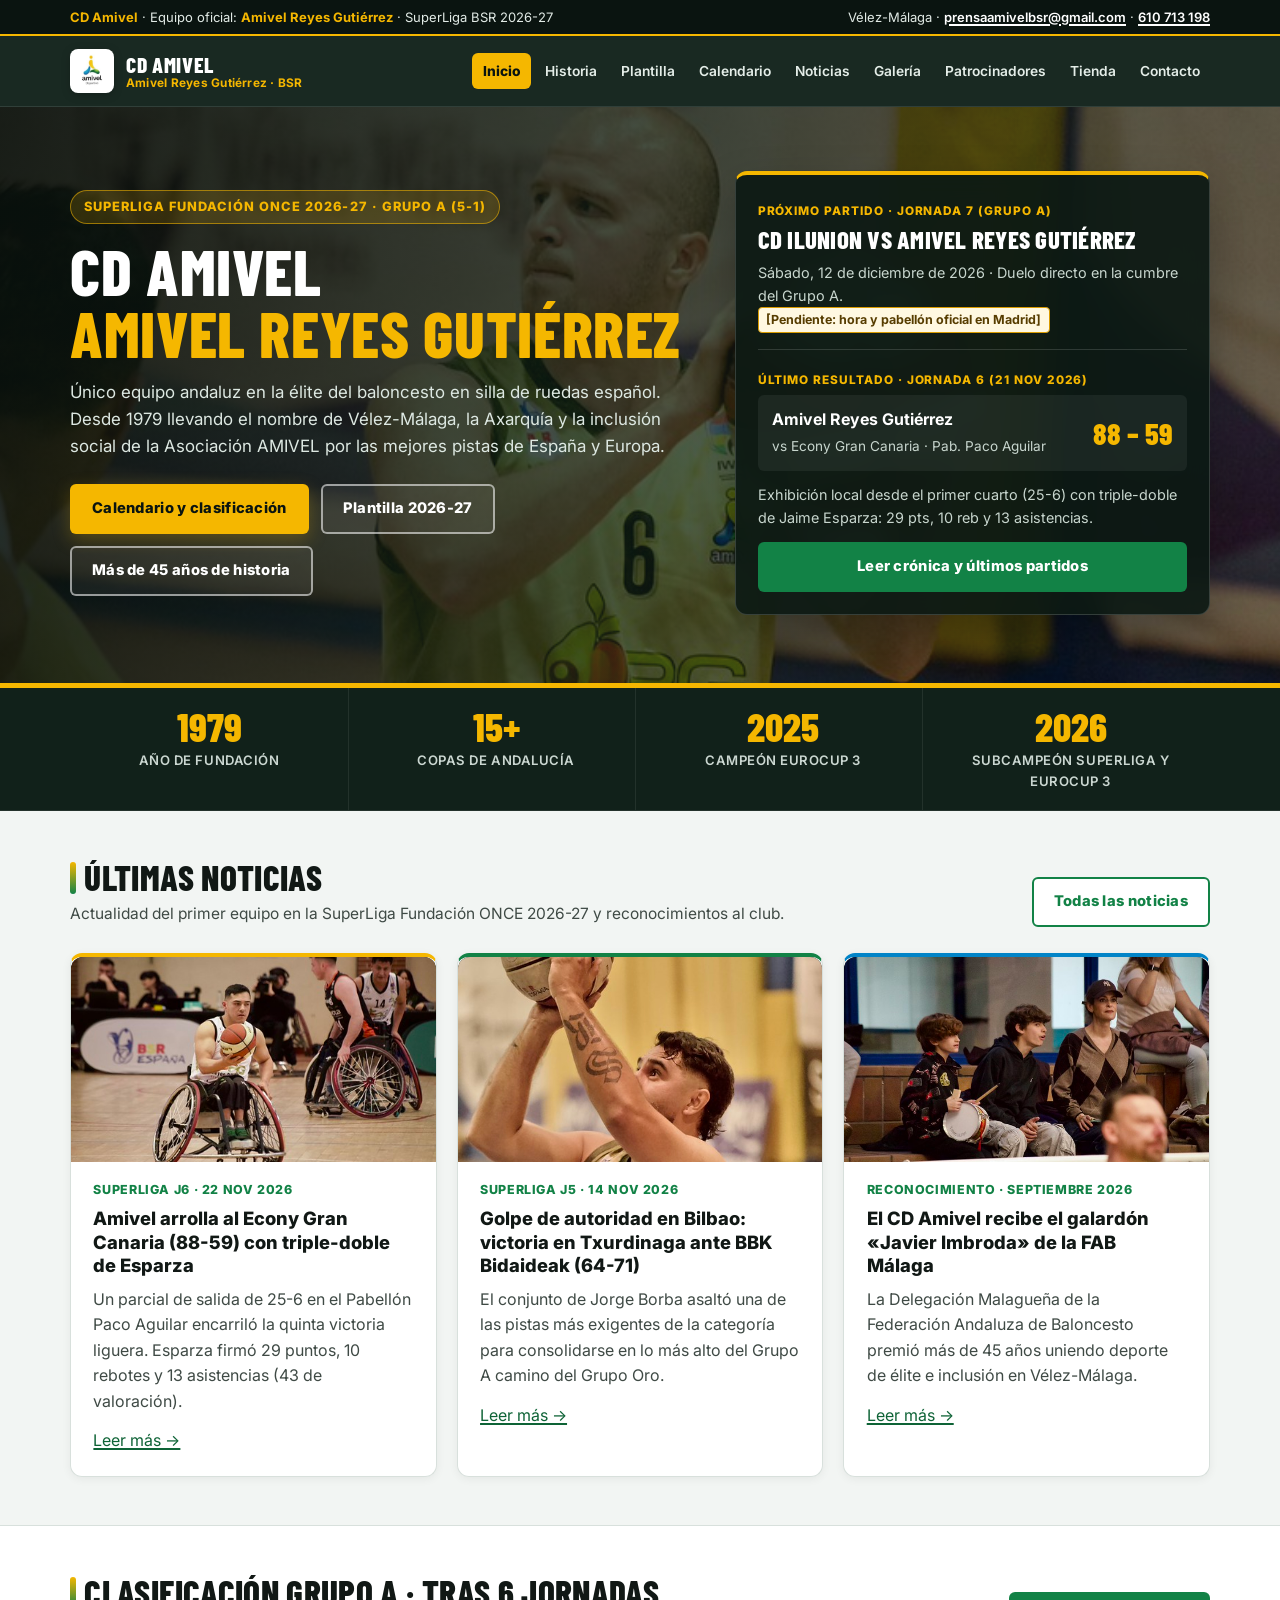
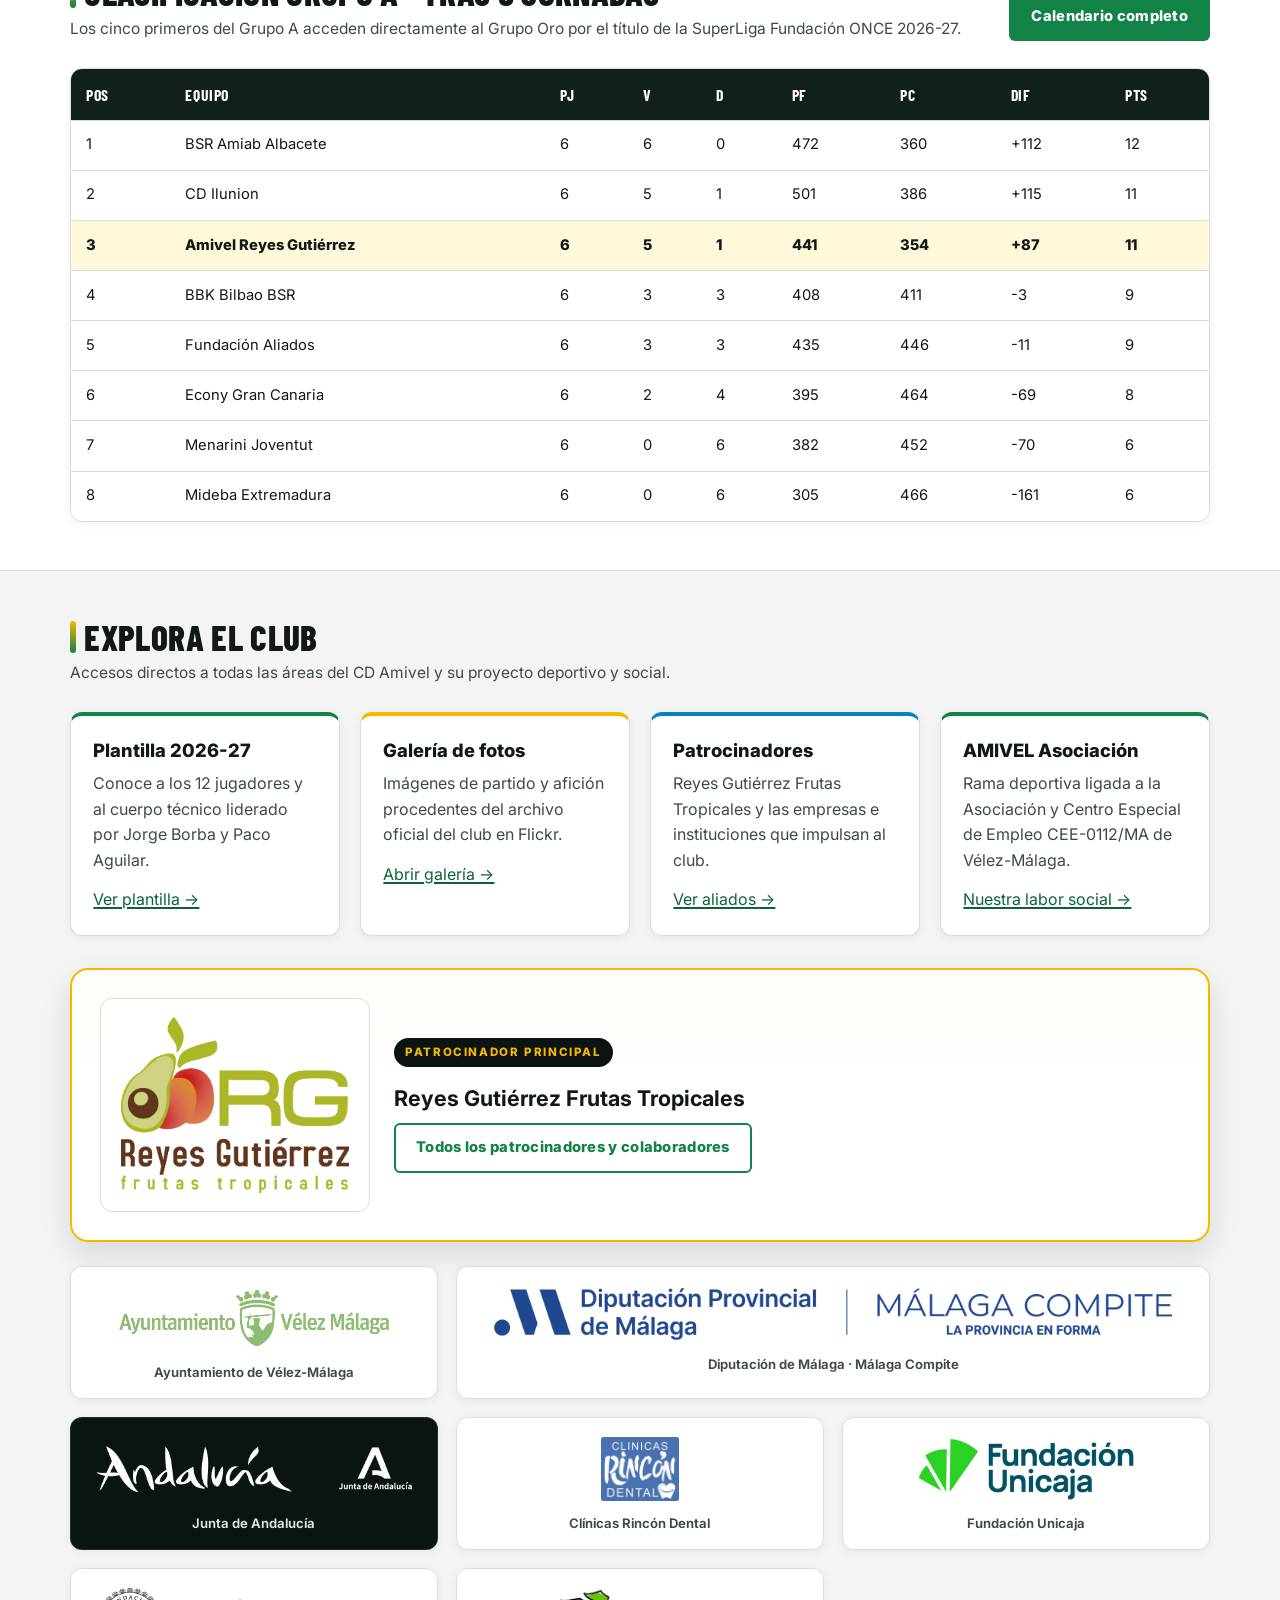
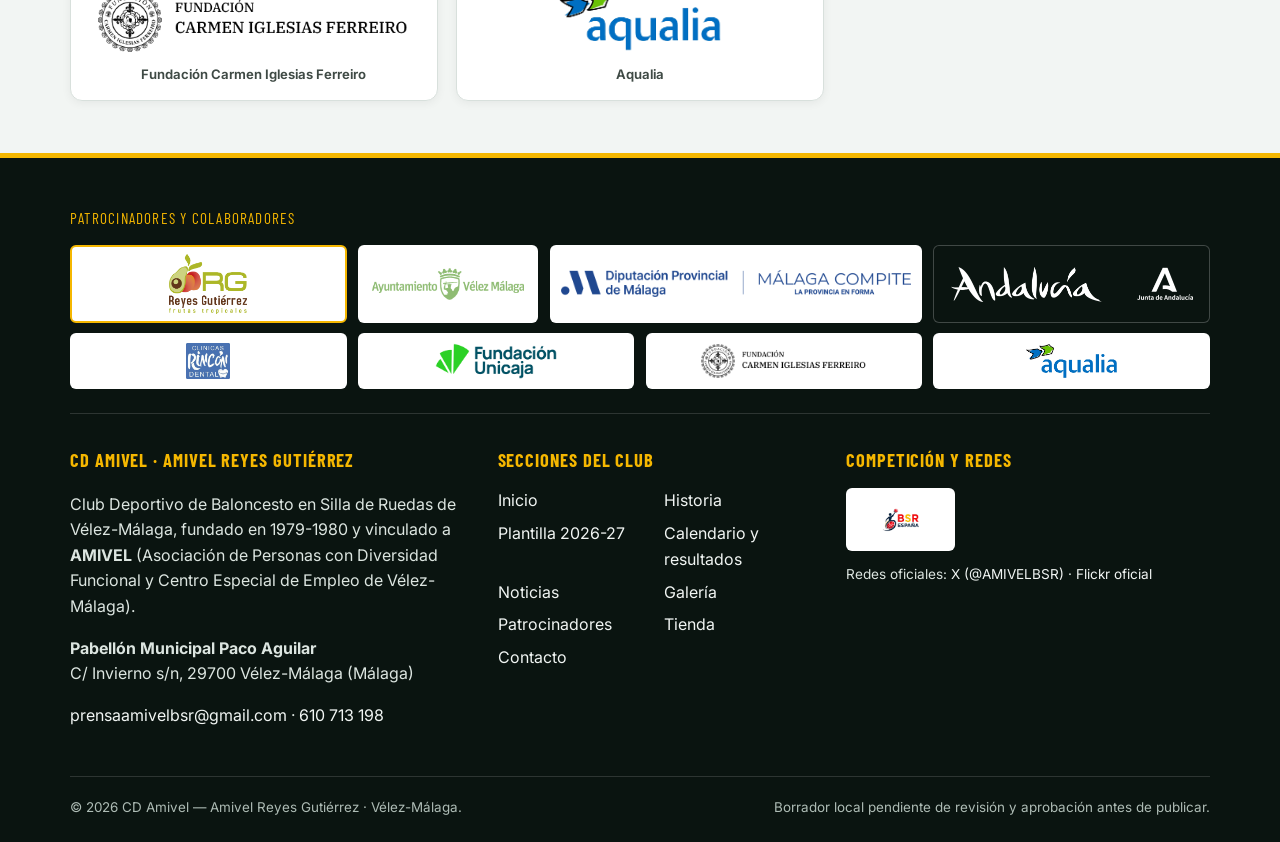
==== index.html @ 7a251849 "Publish the CD Amivel static site on main. Serve the HTML, CSS, JS, and binary images from the repos" ====
<!DOCTYPE html>
<html lang="es">
<head>
  <meta charset="UTF-8">
  <meta name="robots" content="noindex, nofollow">
  <meta name="viewport" content="width=device-width, initial-scale=1.0">
  <title>CD Amivel · Amivel Reyes Gutiérrez — Baloncesto en Silla de Ruedas</title>
  <meta name="description" content="Web oficial en borrador del CD Amivel (Amivel Reyes Gutiérrez), club de baloncesto en silla de ruedas de Vélez-Málaga en la SuperLiga Fundación ONCE 2026-27.">
  <link rel="icon" href="favicon.ico" sizes="any">
  <link rel="icon" type="image/png" sizes="32x32" href="assets/favicon-32.png">
  <link rel="apple-touch-icon" href="assets/apple-touch-icon.png">
  <link rel="preconnect" href="https://fonts.googleapis.com">
  <link rel="preconnect" href="https://fonts.gstatic.com" crossorigin>
  <link href="https://fonts.googleapis.com/css2?family=Barlow+Condensed:wght@700;800&family=Inter:wght@400;500;600;700;800&display=swap" rel="stylesheet">
  <link rel="stylesheet" href="css/styles.css">
</head>
<body>
  <a class="skip-link" href="#contenido">Saltar al contenido principal</a>

  <div class="top-strip">
    <div class="container top-strip-inner">
      <span><strong>CD Amivel</strong> · Equipo oficial: <strong>Amivel Reyes Gutiérrez</strong> · SuperLiga BSR 2026-27</span>
      <span>Vélez-Málaga · <a href="mailto:prensaamivelbsr@gmail.com">prensaamivelbsr@gmail.com</a> · <a href="tel:+34610713198">610 713 198</a></span>
    </div>
  </div>

  <header class="site-header">
    <div class="container header-inner">
      <a class="brand" href="index.html">
        <img class="brand-logo" src="assets/logo-original.jpg" alt="Logotipo de CD Amivel Deportivo" width="44" height="44">
        <span class="brand-text">
          <span class="brand-name">CD Amivel</span>
          <span class="brand-sub">Amivel Reyes Gutiérrez · BSR</span>
        </span>
      </a>

      <button class="nav-toggle" type="button" data-nav-toggle aria-expanded="false" aria-controls="site-nav">
        <span aria-hidden="true">☰</span> Menú
      </button>

      <nav class="site-nav" id="site-nav" aria-label="Navegación principal">
        <ul class="nav-list">
          <li><a class="nav-link" href="index.html" aria-current="page">Inicio</a></li>
          <li><a class="nav-link" href="historia.html">Historia</a></li>
          <li><a class="nav-link" href="plantilla.html">Plantilla</a></li>
          <li><a class="nav-link" href="calendario.html">Calendario</a></li>
          <li><a class="nav-link" href="noticias.html">Noticias</a></li>
          <li><a class="nav-link" href="galeria.html">Galería</a></li>
          <li><a class="nav-link" href="patrocinadores.html">Patrocinadores</a></li>
          <li><a class="nav-link" href="tienda.html">Tienda</a></li>
          <li><a class="nav-link" href="contacto.html">Contacto</a></li>
        </ul>
      </nav>
    </div>
  </header>
  <main id="contenido">
    <section class="hero" aria-label="Presentación del club">
      <div class="hero-bg" aria-hidden="true">
        <img src="assets/galeria/flickr-07.jpg" alt="">
      </div>
      <div class="container hero-grid">
        <div>
          <span class="hero-kicker">SuperLiga Fundación ONCE 2026-27 · Grupo A (5-1)</span>
          <h1>CD Amivel <span class="accent-gold">Amivel Reyes Gutiérrez</span></h1>
          <p class="hero-lead">Único equipo andaluz en la élite del baloncesto en silla de ruedas español. Desde 1979 llevando el nombre de Vélez-Málaga, la Axarquía y la inclusión social de la Asociación AMIVEL por las mejores pistas de España y Europa.</p>
          <div class="hero-actions">
            <a class="btn btn-primary" href="calendario.html">Calendario y clasificación</a>
            <a class="btn btn-outline-light" href="plantilla.html">Plantilla 2026-27</a>
            <a class="btn btn-outline-light" href="historia.html">Más de 45 años de historia</a>
          </div>
        </div>

        <aside class="match-center-card" aria-label="Centro de partidos">
          <span class="mc-label">Próximo partido · Jornada 7 (Grupo A)</span>
          <h2 class="mc-matchup">CD Ilunion vs Amivel Reyes Gutiérrez</h2>
          <p class="mc-meta">Sábado, 12 de diciembre de 2026 · Duelo directo en la cumbre del Grupo A.<br><span class="pending-inline">[Pendiente: hora y pabellón oficial en Madrid]</span></p>

          <hr class="mc-divider">

          <span class="mc-label">Último resultado · Jornada 6 (21 nov 2026)</span>
          <div class="mc-score-row">
            <div>
              <strong>Amivel Reyes Gutiérrez</strong><br>
              <span style="font-size:0.85rem;color:#c8d6ce;">vs Econy Gran Canaria · Pab. Paco Aguilar</span>
            </div>
            <span class="mc-score-num">88 – 59</span>
          </div>
          <p class="mc-meta" style="margin-bottom:0.85rem;">Exhibición local desde el primer cuarto (25-6) con triple-doble de Jaime Esparza: 29 pts, 10 reb y 13 asistencias.</p>
          <a class="btn btn-secondary" style="width:100%;" href="noticias.html">Leer crónica y últimos partidos</a>
        </aside>
      </div>
    </section>

    <section class="stats-band" aria-label="Hitos del club en cifras">
      <div class="container stats-grid">
        <div class="stat-item">
          <div class="stat-num">1979</div>
          <div class="stat-label">Año de fundación</div>
        </div>
        <div class="stat-item">
          <div class="stat-num">15+</div>
          <div class="stat-label">Copas de Andalucía</div>
        </div>
        <div class="stat-item">
          <div class="stat-num">2025</div>
          <div class="stat-label">Campeón EuroCup 3</div>
        </div>
        <div class="stat-item">
          <div class="stat-num">2026</div>
          <div class="stat-label">Subcampeón SuperLiga y EuroCup 3</div>
        </div>
      </div>
    </section>

    <section class="section">
      <div class="container">
        <div class="section-header">
          <div>
            <h2 class="section-title">Últimas noticias</h2>
            <p class="section-subtitle">Actualidad del primer equipo en la SuperLiga Fundación ONCE 2026-27 y reconocimientos al club.</p>
          </div>
          <a class="btn btn-outline" href="noticias.html">Todas las noticias</a>
        </div>

        <div class="grid grid-3">
          <article class="card card-accent-gold reveal">
            <div class="news-card-media">
              <img src="assets/galeria/flickr-04.jpg" alt="Jugadores del Amivel Reyes Gutiérrez en pista durante un partido oficial de BSR España" width="499" height="333">
            </div>
            <div class="card-meta">SuperLiga J6 · 22 nov 2026</div>
            <h3>Amivel arrolla al Econy Gran Canaria (88-59) con triple-doble de Esparza</h3>
            <p>Un parcial de salida de 25-6 en el Pabellón Paco Aguilar encarriló la quinta victoria liguera. Esparza firmó 29 puntos, 10 rebotes y 13 asistencias (43 de valoración).</p>
            <a href="noticias.html#noticia-econy">Leer más →</a>
          </article>

          <article class="card card-accent-green reveal">
            <div class="news-card-media">
              <img src="assets/galeria/flickr-08.jpg" alt="Salvador Sandoval lanzando a canasta con la camiseta del Amivel Reyes Gutiérrez" width="533" height="799">
            </div>
            <div class="card-meta">SuperLiga J5 · 14 nov 2026</div>
            <h3>Golpe de autoridad en Bilbao: victoria en Txurdinaga ante BBK Bidaideak (64-71)</h3>
            <p>El conjunto de Jorge Borba asaltó una de las pistas más exigentes de la categoría para consolidarse en lo más alto del Grupo A camino del Grupo Oro.</p>
            <a href="noticias.html#noticia-bilbao">Leer más →</a>
          </article>

          <article class="card card-accent-cyan reveal">
            <div class="news-card-media">
              <img src="assets/galeria/flickr-02.jpg" alt="Jóvenes aficionados animando con un tambor en la grada del Pabellón Paco Aguilar" width="640" height="427">
            </div>
            <div class="card-meta">Reconocimiento · Septiembre 2026</div>
            <h3>El CD Amivel recibe el galardón «Javier Imbroda» de la FAB Málaga</h3>
            <p>La Delegación Malagueña de la Federación Andaluza de Baloncesto premió más de 45 años uniendo deporte de élite e inclusión en Vélez-Málaga.</p>
            <a href="noticias.html#noticia-imbroda">Leer más →</a>
          </article>
        </div>
      </div>
    </section>

    <section class="section section-alt">
      <div class="container">
        <div class="section-header">
          <div>
            <h2 class="section-title">Clasificación Grupo A · Tras 6 jornadas</h2>
            <p class="section-subtitle">Los cinco primeros del Grupo A acceden directamente al Grupo Oro por el título de la SuperLiga Fundación ONCE 2026-27.</p>
          </div>
          <a class="btn btn-secondary" href="calendario.html">Calendario completo</a>
        </div>

        <div class="table-wrap reveal">
          <table>
            <thead>
              <tr>
                <th>Pos</th>
                <th>Equipo</th>
                <th>PJ</th>
                <th>V</th>
                <th>D</th>
                <th>PF</th>
                <th>PC</th>
                <th>Dif</th>
                <th>Pts</th>
              </tr>
            </thead>
            <tbody>
              <tr>
                <td>1</td>
                <td>BSR Amiab Albacete</td>
                <td>6</td>
                <td>6</td>
                <td>0</td>
                <td>472</td>
                <td>360</td>
                <td>+112</td>
                <td>12</td>
              </tr>
              <tr>
                <td>2</td>
                <td>CD Ilunion</td>
                <td>6</td>
                <td>5</td>
                <td>1</td>
                <td>501</td>
                <td>386</td>
                <td>+115</td>
                <td>11</td>
              </tr>
              <tr class="highlight-row">
                <td>3</td>
                <td>Amivel Reyes Gutiérrez</td>
                <td>6</td>
                <td>5</td>
                <td>1</td>
                <td>441</td>
                <td>354</td>
                <td>+87</td>
                <td>11</td>
              </tr>
              <tr>
                <td>4</td>
                <td>BBK Bilbao BSR</td>
                <td>6</td>
                <td>3</td>
                <td>3</td>
                <td>408</td>
                <td>411</td>
                <td>-3</td>
                <td>9</td>
              </tr>
              <tr>
                <td>5</td>
                <td>Fundación Aliados</td>
                <td>6</td>
                <td>3</td>
                <td>3</td>
                <td>435</td>
                <td>446</td>
                <td>-11</td>
                <td>9</td>
              </tr>
              <tr>
                <td>6</td>
                <td>Econy Gran Canaria</td>
                <td>6</td>
                <td>2</td>
                <td>4</td>
                <td>395</td>
                <td>464</td>
                <td>-69</td>
                <td>8</td>
              </tr>
              <tr>
                <td>7</td>
                <td>Menarini Joventut</td>
                <td>6</td>
                <td>0</td>
                <td>6</td>
                <td>382</td>
                <td>452</td>
                <td>-70</td>
                <td>6</td>
              </tr>
              <tr>
                <td>8</td>
                <td>Mideba Extremadura</td>
                <td>6</td>
                <td>0</td>
                <td>6</td>
                <td>305</td>
                <td>466</td>
                <td>-161</td>
                <td>6</td>
              </tr>
            </tbody>
          </table>
        </div>
      </div>
    </section>

    <section class="section">
      <div class="container">
        <div class="section-header">
          <div>
            <h2 class="section-title">Explora el club</h2>
            <p class="section-subtitle">Accesos directos a todas las áreas del CD Amivel y su proyecto deportivo y social.</p>
          </div>
        </div>

        <div class="grid grid-4">
          <article class="card card-accent-green reveal">
            <h3>Plantilla 2026-27</h3>
            <p>Conoce a los 12 jugadores y al cuerpo técnico liderado por Jorge Borba y Paco Aguilar.</p>
            <a href="plantilla.html">Ver plantilla →</a>
          </article>
          <article class="card card-accent-gold reveal">
            <h3>Galería de fotos</h3>
            <p>Imágenes de partido y afición procedentes del archivo oficial del club en Flickr.</p>
            <a href="galeria.html">Abrir galería →</a>
          </article>
          <article class="card card-accent-cyan reveal">
            <h3>Patrocinadores</h3>
            <p>Reyes Gutiérrez Frutas Tropicales y las empresas e instituciones que impulsan al club.</p>
            <a href="patrocinadores.html">Ver aliados →</a>
          </article>
          <article class="card card-accent-green reveal">
            <h3>AMIVEL Asociación</h3>
            <p>Rama deportiva ligada a la Asociación y Centro Especial de Empleo CEE-0112/MA de Vélez-Málaga.</p>
            <a href="historia.html#amivel-asociacion">Nuestra labor social →</a>
          </article>
        </div>

        <div class="sponsor-hero-box reveal" style="margin-top:2rem;" id="patrocinador-principal">
          <div class="sponsor-logo-wrap">
            <img src="assets/patrocinadores/reyes-gutierrez.png" alt="Logotipo de Reyes Gutiérrez Frutas Tropicales, patrocinador principal del CD Amivel" width="1197" height="921">
          </div>
          <div>
            <p class="sponsor-kicker">Patrocinador principal</p>
            <h3 style="margin:0.5rem 0 0.45rem;font-size:1.35rem;">Reyes Gutiérrez Frutas Tropicales</h3>
            <a class="btn btn-outline" href="patrocinadores.html">Todos los patrocinadores y colaboradores</a>
          </div>
        </div>

        <div class="sponsor-home-row">
          <div class="sponsor-grid">
            <a class="sponsor-card sponsor-home-card reveal" href="patrocinadores.html#ayuntamiento-velez-malaga">
              <div class="sponsor-card-logo">
                <img src="assets/patrocinadores/ayuntamiento-velez-malaga.png" alt="Logotipo del Ayuntamiento de Vélez-Málaga" width="492" height="114">
              </div>
              <p class="visually-hidden-name">Ayuntamiento de Vélez-Málaga</p>
            </a>
            <a class="sponsor-card sponsor-card-wide sponsor-home-card reveal" href="patrocinadores.html#diputacion-malaga">
              <div class="sponsor-card-logo">
                <img src="assets/patrocinadores/diputacion-malaga.png" alt="Logotipos de la Diputación Provincial de Málaga y Málaga Compite" width="1772" height="136">
              </div>
              <p class="visually-hidden-name">Diputación de Málaga · Málaga Compite</p>
            </a>
            <a class="sponsor-card sponsor-card-dark sponsor-home-card reveal" href="patrocinadores.html#junta-andalucia">
              <div class="sponsor-card-logo">
                <img src="assets/patrocinadores/junta-andalucia.png" alt="Logotipo de la Junta de Andalucía" width="1948" height="287">
              </div>
              <p class="visually-hidden-name">Junta de Andalucía</p>
            </a>
            <a class="sponsor-card sponsor-home-card reveal" href="patrocinadores.html#clinicas-rincon-dental">
              <div class="sponsor-card-logo">
                <img src="assets/patrocinadores/clinicas-rincon-dental.jpg" alt="Logotipo de Clínicas Rincón Dental" width="320" height="260">
              </div>
              <p class="visually-hidden-name">Clínicas Rincón Dental</p>
            </a>
            <a class="sponsor-card sponsor-home-card reveal" href="patrocinadores.html#fundacion-unicaja">
              <div class="sponsor-card-logo">
                <img src="assets/patrocinadores/fundacion-unicaja.png" alt="Logotipo de Fundación Unicaja" width="1400" height="412">
              </div>
              <p class="visually-hidden-name">Fundación Unicaja</p>
            </a>
            <a class="sponsor-card sponsor-home-card reveal" href="patrocinadores.html#fundacion-carmen-iglesias">
              <div class="sponsor-card-logo">
                <img src="assets/patrocinadores/fundacion-carmen-iglesias.png" alt="Logotipo de la Fundación Carmen Iglesias Ferreiro" width="430" height="88">
              </div>
              <p class="visually-hidden-name">Fundación Carmen Iglesias Ferreiro</p>
            </a>
            <a class="sponsor-card sponsor-home-card reveal" href="patrocinadores.html#aqualia">
              <div class="sponsor-card-logo">
                <img src="assets/patrocinadores/aqualia.png" alt="Logotipo de Aqualia" width="714" height="278">
              </div>
              <p class="visually-hidden-name">Aqualia</p>
            </a>
          </div>
        </div>
      </div>
    </section>
  </main>
  <footer class="site-footer">
    <div class="container">
      <div class="footer-sponsors">
        <p class="footer-sponsors-label">Patrocinadores y colaboradores</p>
        <ul class="footer-sponsors-list">
          <li class="footer-sponsor footer-sponsor-principal">
            <a href="patrocinadores.html" aria-label="Reyes Gutiérrez Frutas Tropicales, patrocinador principal">
              <img src="assets/patrocinadores/reyes-gutierrez.png" alt="Logotipo de Reyes Gutiérrez Frutas Tropicales, patrocinador principal" width="1197" height="921">
            </a>
          </li>
          <li class="footer-sponsor">
            <a href="patrocinadores.html#ayuntamiento-velez-malaga" aria-label="Ayuntamiento de Vélez-Málaga">
              <img src="assets/patrocinadores/ayuntamiento-velez-malaga.png" alt="Logotipo del Ayuntamiento de Vélez-Málaga" width="492" height="114">
            </a>
          </li>
          <li class="footer-sponsor footer-sponsor-wide">
            <a href="patrocinadores.html#diputacion-malaga" aria-label="Diputación Provincial de Málaga y Málaga Compite">
              <img src="assets/patrocinadores/diputacion-malaga.png" alt="Logotipos de la Diputación Provincial de Málaga y Málaga Compite" width="1772" height="136">
            </a>
          </li>
          <li class="footer-sponsor footer-sponsor-dark">
            <a href="patrocinadores.html#junta-andalucia" aria-label="Junta de Andalucía">
              <img src="assets/patrocinadores/junta-andalucia.png" alt="Logotipo de la Junta de Andalucía" width="1948" height="287">
            </a>
          </li>
          <li class="footer-sponsor">
            <a href="patrocinadores.html#clinicas-rincon-dental" aria-label="Clínicas Rincón Dental">
              <img src="assets/patrocinadores/clinicas-rincon-dental.jpg" alt="Logotipo de Clínicas Rincón Dental" width="320" height="260">
            </a>
          </li>
          <li class="footer-sponsor">
            <a href="patrocinadores.html#fundacion-unicaja" aria-label="Fundación Unicaja">
              <img src="assets/patrocinadores/fundacion-unicaja.png" alt="Logotipo de Fundación Unicaja" width="1400" height="412">
            </a>
          </li>
          <li class="footer-sponsor footer-sponsor-wordmark">
            <a href="patrocinadores.html#fundacion-carmen-iglesias" aria-label="Fundación Carmen Iglesias Ferreiro">
              <img src="assets/patrocinadores/fundacion-carmen-iglesias.png" alt="Logotipo de la Fundación Carmen Iglesias Ferreiro" width="430" height="88">
            </a>
          </li>
          <li class="footer-sponsor">
            <a href="patrocinadores.html#aqualia" aria-label="Aqualia">
              <img src="assets/patrocinadores/aqualia.png" alt="Logotipo de Aqualia" width="714" height="278">
            </a>
          </li>
        </ul>
      </div>

      <div class="footer-grid">
        <div>
          <h2 class="footer-heading">CD Amivel · Amivel Reyes Gutiérrez</h2>
          <p>Club Deportivo de Baloncesto en Silla de Ruedas de Vélez-Málaga, fundado en 1979-1980 y vinculado a <strong>AMIVEL</strong> (Asociación de Personas con Diversidad Funcional y Centro Especial de Empleo de Vélez-Málaga).</p>
          <p><strong>Pabellón Municipal Paco Aguilar</strong><br>C/ Invierno s/n, 29700 Vélez-Málaga (Málaga)</p>
          <p>
            <a href="mailto:prensaamivelbsr@gmail.com">prensaamivelbsr@gmail.com</a> ·
            <a href="tel:+34610713198">610 713 198</a>
          </p>
        </div>

        <div>
          <h2 class="footer-heading">Secciones del club</h2>
          <ul class="footer-links">
            <li><a href="index.html">Inicio</a></li>
            <li><a href="historia.html">Historia</a></li>
            <li><a href="plantilla.html">Plantilla 2026-27</a></li>
            <li><a href="calendario.html">Calendario y resultados</a></li>
            <li><a href="noticias.html">Noticias</a></li>
            <li><a href="galeria.html">Galería</a></li>
            <li><a href="patrocinadores.html">Patrocinadores</a></li>
            <li><a href="tienda.html">Tienda</a></li>
            <li><a href="contacto.html">Contacto</a></li>
          </ul>
        </div>

        <div>
          <h2 class="footer-heading">Competición y redes</h2>
          <div class="footer-logos">
            <a class="footer-logo-badge" href="calendario.html" aria-label="BSR España, competición oficial">
              <img src="assets/logo-liga-bsr-espana.jpg" alt="Logotipo de BSR España" width="90" height="48">
            </a>
          </div>
          <p style="margin-top:0.85rem;font-size:0.85rem;">Redes oficiales: <a href="https://x.com/AMIVELBSR" target="_blank" rel="noopener noreferrer">X (@AMIVELBSR)</a> · <a href="https://www.flickr.com/photos/203475003@N02/" target="_blank" rel="noopener noreferrer">Flickr oficial</a></p>
        </div>
      </div>

      <div class="footer-bottom">
        <span>© 2026 CD Amivel — Amivel Reyes Gutiérrez · Vélez-Málaga.</span>
        <span>Borrador local pendiente de revisión y aprobación antes de publicar.</span>
      </div>
    </div>
  </footer>
  <script src="js/main.js" defer></script>
</body>
</html>
---- css/styles.css ----
/* ==========================================================================
   CD Amivel / Amivel Reyes Gutiérrez — Diseño deportivo de alto impacto
   Paleta libre de alto contraste: verde cancha eléctrico + oro campeón + negro obsidiana
   ========================================================================== */

:root {
  /* Paleta deportiva principal */
  --sport-dark: #0a1410;          /* Fondo oscuro principal (obsidiana verdosa) */
  --sport-dark-2: #11211a;        /* Superficie oscura elevada */
  --sport-dark-3: #182e24;        /* Tarjetas oscuras / hover */
  --sport-green: #128246;         /* Verde cancha principal */
  --sport-green-bright: #19a358;  /* Verde acento energético */
  --sport-green-soft: #e7f6ee;    /* Verde muy claro para fondos */
  --sport-gold: #f5b700;          /* Oro campeón / CTA principal */
  --sport-gold-hover: #ffca28;
  --sport-gold-soft: #fff8db;
  --sport-cyan: #0284c7;          /* Acento técnico secundario */
  --sport-cyan-soft: #e6f4fc;

  /* Neutros y texto */
  --ink-primary: #111815;
  --ink-secondary: #3f4a45;
  --ink-muted: #5a6660;
  --bg-page: #f2f5f3;
  --bg-card: #ffffff;
  --border-subtle: #d8e0dc;
  --border-strong: #b4c0ba;

  /* Estados */
  --win-bg: #e3f5eb;
  --win-ink: #0d6635;
  --loss-bg: #fdeaea;
  --loss-ink: #a61b23;
  --pending-bg: #fff8e1;
  --pending-border: #d99b00;
  --pending-ink: #573d00;

  /* Tipografía */
  --font-display: "Barlow Condensed", "Arial Narrow", "Roboto Condensed", system-ui, sans-serif;
  --font-sans: "Inter", system-ui, -apple-system, "Segoe UI", Roboto, Arial, sans-serif;

  --radius-sm: 6px;
  --radius-md: 12px;
  --radius-lg: 18px;
  --shadow-sm: 0 2px 10px rgba(10, 20, 16, 0.06);
  --shadow-md: 0 12px 30px rgba(10, 20, 16, 0.12);
  --shadow-lg: 0 20px 44px rgba(0, 0, 0, 0.28);
  --container-max: 1180px;
}

*,
*::before,
*::after {
  box-sizing: border-box;
}

html {
  scroll-behavior: smooth;
  font-size: 16px;
}

body {
  margin: 0;
  font-family: var(--font-sans);
  line-height: 1.6;
  color: var(--ink-primary);
  background-color: var(--bg-page);
  -webkit-font-smoothing: antialiased;
}

img {
  max-width: 100%;
  height: auto;
  display: block;
}

a {
  color: #0e6336;
  text-decoration-thickness: 1.5px;
  text-underline-offset: 2px;
}

a:hover {
  color: var(--sport-cyan);
}

:focus-visible {
  outline: 3px solid var(--sport-gold);
  outline-offset: 2px;
}

.skip-link {
  position: absolute;
  left: -9999px;
  top: 0;
  z-index: 1000;
  background: var(--sport-gold);
  color: var(--sport-dark);
  padding: 0.75rem 1.25rem;
  font-weight: 800;
  text-decoration: none;
}

.skip-link:focus {
  left: 0.75rem;
  top: 0.75rem;
  border-radius: var(--radius-sm);
}

.container {
  width: 100%;
  max-width: var(--container-max);
  margin: 0 auto;
  padding: 0 1.25rem;
}

/* Tipografía display potente */
h1, h2, .display-font {
  font-family: var(--font-display);
  letter-spacing: 0.01em;
}

/* Franja superior de estado y competición */
.top-strip {
  background: var(--sport-dark);
  color: #e2ebe6;
  font-size: 0.8125rem;
  padding: 0.42rem 0;
  border-bottom: 2px solid var(--sport-gold);
}

.top-strip-inner {
  display: flex;
  flex-wrap: wrap;
  justify-content: space-between;
  align-items: center;
  gap: 0.5rem 1rem;
}

.top-strip strong {
  color: var(--sport-gold);
}

.top-strip a {
  color: #ffffff;
  font-weight: 600;
}

.top-strip a:hover {
  color: var(--sport-gold);
}

/* Cabecera sticky */
.site-header {
  background: rgba(16, 33, 26, 0.96);
  backdrop-filter: blur(10px);
  border-bottom: 1px solid rgba(255, 255, 255, 0.1);
  position: sticky;
  top: 0;
  z-index: 120;
}

.header-inner {
  display: flex;
  align-items: center;
  justify-content: space-between;
  gap: 1rem;
  min-height: 70px;
}

.brand {
  display: flex;
  align-items: center;
  gap: 0.75rem;
  text-decoration: none;
  color: #ffffff;
  flex-shrink: 0;
}

.brand-logo {
  width: 44px;
  height: 44px;
  object-fit: contain;
  border-radius: 8px;
  background: #ffffff;
  padding: 3px;
  box-shadow: 0 2px 8px rgba(0, 0, 0, 0.25);
}

.brand-text {
  display: flex;
  flex-direction: column;
  line-height: 1.08;
}

.brand-name {
  font-family: var(--font-display);
  font-size: 1.35rem;
  font-weight: 800;
  letter-spacing: 0.03em;
  text-transform: uppercase;
  color: #ffffff;
}

.brand-sub {
  font-size: 0.74rem;
  font-weight: 700;
  color: var(--sport-gold);
  letter-spacing: 0.02em;
}

.nav-toggle {
  display: inline-flex;
  align-items: center;
  gap: 0.45rem;
  padding: 0.5rem 0.85rem;
  background: var(--sport-dark-3);
  border: 1.5px solid rgba(255, 255, 255, 0.25);
  border-radius: var(--radius-sm);
  font: inherit;
  font-size: 0.9rem;
  font-weight: 700;
  color: #ffffff;
  cursor: pointer;
}

.site-nav {
  display: none;
  position: absolute;
  top: 100%;
  left: 0;
  right: 0;
  background: var(--sport-dark-2);
  border-bottom: 3px solid var(--sport-gold);
  box-shadow: var(--shadow-lg);
  padding: 0.85rem 1.25rem 1.25rem;
}

.site-nav.is-open {
  display: block;
}

.nav-list {
  list-style: none;
  margin: 0;
  padding: 0;
  display: flex;
  flex-direction: column;
  gap: 0.25rem;
}

.nav-link {
  display: block;
  padding: 0.55rem 0.8rem;
  border-radius: var(--radius-sm);
  text-decoration: none;
  font-weight: 600;
  font-size: 0.9375rem;
  color: #e4ede8;
  transition: background-color 0.15s ease, color 0.15s ease;
}

.nav-link:hover {
  background: rgba(255, 255, 255, 0.1);
  color: var(--sport-gold);
}

.nav-link[aria-current="page"] {
  background: var(--sport-gold);
  color: var(--sport-dark);
  font-weight: 800;
}

@media (min-width: 1040px) {
  .nav-toggle {
    display: none;
  }

  .site-nav {
    display: block;
    position: static;
    background: transparent;
    border: 0;
    box-shadow: none;
    padding: 0;
  }

  .nav-list {
    flex-direction: row;
    align-items: center;
    gap: 0.2rem;
  }

  .nav-link {
    padding: 0.45rem 0.65rem;
    font-size: 0.86rem;
    white-space: nowrap;
  }
}

/* ==========================================================================
   HERO DE ALTO IMPACTO CON FOTOGRAFÍA REAL
   ========================================================================== */
.hero {
  position: relative;
  background-color: var(--sport-dark);
  color: #ffffff;
  padding: 3.25rem 0 3.5rem;
  overflow: hidden;
  border-bottom: 5px solid var(--sport-gold);
}

.hero-bg {
  position: absolute;
  inset: 0;
  z-index: 0;
}

.hero-bg img {
  width: 100%;
  height: 100%;
  object-fit: cover;
  object-position: center 22%;
  filter: saturate(1.1) contrast(1.06);
  transform: scale(1.02);
}

.hero-bg::after {
  content: "";
  position: absolute;
  inset: 0;
  background: linear-gradient(
    105deg,
    rgba(8, 17, 13, 0.91) 0%,
    rgba(11, 28, 20, 0.76) 48%,
    rgba(11, 28, 20, 0.46) 100%
  );
}

.hero-grid {
  position: relative;
  z-index: 2;
  display: grid;
  gap: 2rem;
  align-items: center;
}

@media (min-width: 900px) {
  .hero {
    padding: 4rem 0 4.25rem;
  }
  .hero-grid {
    grid-template-columns: 1.25fr 0.95fr;
    gap: 2.5rem;
  }
}

.hero-kicker {
  display: inline-flex;
  align-items: center;
  gap: 0.5rem;
  background: rgba(245, 183, 0, 0.16);
  border: 1px solid rgba(245, 183, 0, 0.55);
  color: var(--sport-gold);
  font-weight: 800;
  font-size: 0.8rem;
  text-transform: uppercase;
  letter-spacing: 0.08em;
  padding: 0.35rem 0.8rem;
  border-radius: 999px;
  margin-bottom: 1rem;
}

.hero h1 {
  margin: 0 0 0.85rem;
  font-size: clamp(2.4rem, 5vw, 4rem);
  font-weight: 800;
  line-height: 0.98;
  text-transform: uppercase;
  letter-spacing: 0.01em;
}

.hero h1 .accent-gold {
  color: var(--sport-gold);
  display: block;
}

.hero-lead {
  margin: 0 0 1.5rem;
  font-size: 1.06rem;
  color: #dde8e2;
  max-width: 56ch;
}

.hero-actions {
  display: flex;
  flex-wrap: wrap;
  gap: 0.75rem;
}

/* Tarjeta Match Center sobre Hero */
.match-center-card {
  background: rgba(13, 25, 20, 0.92);
  backdrop-filter: blur(12px);
  border: 1px solid rgba(255, 255, 255, 0.16);
  border-top: 4px solid var(--sport-gold);
  border-radius: var(--radius-md);
  padding: 1.35rem;
  color: #ffffff;
  box-shadow: var(--shadow-lg);
}

.mc-label {
  display: inline-block;
  font-size: 0.74rem;
  font-weight: 800;
  text-transform: uppercase;
  letter-spacing: 0.08em;
  color: var(--sport-gold);
  margin-bottom: 0.35rem;
}

.mc-matchup {
  font-family: var(--font-display);
  font-size: 1.55rem;
  font-weight: 800;
  line-height: 1.1;
  text-transform: uppercase;
  margin: 0 0 0.45rem;
}

.mc-meta {
  font-size: 0.9rem;
  color: #c8d6ce;
  margin: 0 0 0.9rem;
}

.mc-divider {
  border: 0;
  border-top: 1px solid rgba(255, 255, 255, 0.14);
  margin: 1rem 0;
}

.mc-score-row {
  display: flex;
  align-items: center;
  justify-content: space-between;
  gap: 0.75rem;
  background: rgba(255, 255, 255, 0.06);
  border-radius: var(--radius-sm);
  padding: 0.75rem 0.9rem;
  margin-bottom: 0.75rem;
}

.mc-score-num {
  font-family: var(--font-display);
  font-size: 1.9rem;
  font-weight: 800;
  color: var(--sport-gold);
  white-space: nowrap;
}

/* Banda de cifras clave del club */
.stats-band {
  background: var(--sport-dark-2);
  color: #ffffff;
  border-bottom: 1px solid rgba(255, 255, 255, 0.08);
}

.stats-grid {
  display: grid;
  grid-template-columns: repeat(2, 1fr);
  gap: 0.5rem;
}

@media (min-width: 760px) {
  .stats-grid {
    grid-template-columns: repeat(4, 1fr);
  }
}

.stat-item {
  padding: 1.15rem 0.75rem;
  text-align: center;
  border-right: 1px solid rgba(255, 255, 255, 0.08);
}

.stat-item:last-child {
  border-right: 0;
}

.stat-num {
  font-family: var(--font-display);
  font-size: clamp(1.85rem, 3.2vw, 2.5rem);
  font-weight: 800;
  line-height: 1;
  color: var(--sport-gold);
  margin-bottom: 0.25rem;
}

.stat-label {
  font-size: 0.82rem;
  font-weight: 600;
  color: #cbd7d1;
  text-transform: uppercase;
  letter-spacing: 0.04em;
}

/* Cabecera de páginas interiores */
.page-header {
  background: linear-gradient(125deg, var(--sport-dark) 0%, #103824 60%, #125c37 100%);
  color: #ffffff;
  padding: 2.5rem 0;
  border-bottom: 5px solid var(--sport-gold);
}

.page-header h1 {
  margin: 0 0 0.45rem;
  font-size: clamp(2rem, 4vw, 3rem);
  font-weight: 800;
  line-height: 1.05;
  text-transform: uppercase;
}

.page-header p {
  margin: 0;
  color: #dce8e1;
  max-width: 65ch;
  font-size: 1.02rem;
}

.breadcrumb {
  font-size: 0.85rem;
  margin-bottom: 0.65rem;
  color: #b7c8bf;
}

.breadcrumb a {
  color: var(--sport-gold);
  font-weight: 700;
  text-decoration: none;
}

.breadcrumb a:hover {
  text-decoration: underline;
}

/* Botones */
.btn {
  display: inline-flex;
  align-items: center;
  justify-content: center;
  gap: 0.45rem;
  padding: 0.7rem 1.25rem;
  border-radius: var(--radius-sm);
  font-weight: 800;
  font-size: 0.92rem;
  letter-spacing: 0.02em;
  text-decoration: none;
  cursor: pointer;
  border: 2px solid transparent;
  transition: transform 0.16s ease, background-color 0.16s ease, box-shadow 0.16s ease;
}

.btn:hover {
  transform: translateY(-2px);
}

.btn:active {
  transform: translateY(0);
}

.btn-primary {
  background: var(--sport-gold);
  color: var(--sport-dark);
  box-shadow: 0 6px 18px rgba(245, 183, 0, 0.25);
}

.btn-primary:hover {
  background: var(--sport-gold-hover);
  color: var(--sport-dark);
}

.btn-secondary {
  background: var(--sport-green);
  color: #ffffff;
}

.btn-secondary:hover {
  background: var(--sport-green-bright);
  color: #ffffff;
}

.btn-outline-light {
  background: rgba(255, 255, 255, 0.06);
  border-color: rgba(255, 255, 255, 0.55);
  color: #ffffff;
}

.btn-outline-light:hover {
  background: rgba(255, 255, 255, 0.16);
  color: #ffffff;
}

.btn-outline {
  background: #ffffff;
  border-color: var(--sport-green);
  color: var(--sport-green);
}

.btn-outline:hover {
  background: var(--sport-green-soft);
  color: #0b572e;
}

/* Secciones */
.section {
  padding: 3rem 0;
}

.section-alt {
  background: #ffffff;
  border-top: 1px solid var(--border-subtle);
  border-bottom: 1px solid var(--border-subtle);
}

.section-dark {
  background: var(--sport-dark);
  color: #ffffff;
}

.section-header {
  display: flex;
  flex-wrap: wrap;
  justify-content: space-between;
  align-items: flex-end;
  gap: 0.75rem 1.5rem;
  margin-bottom: 1.65rem;
}

.section-title {
  margin: 0;
  font-size: clamp(1.6rem, 3vw, 2.2rem);
  font-weight: 800;
  line-height: 1.05;
  text-transform: uppercase;
  color: var(--ink-primary);
  position: relative;
  padding-left: 0.9rem;
}

.section-title::before {
  content: "";
  position: absolute;
  left: 0;
  top: 0.08em;
  bottom: 0.08em;
  width: 6px;
  border-radius: 3px;
  background: linear-gradient(180deg, var(--sport-gold), var(--sport-green));
}

.section-dark .section-title {
  color: #ffffff;
}

.section-subtitle {
  margin: 0.35rem 0 0;
  color: var(--ink-secondary);
  font-size: 0.97rem;
}

.section-dark .section-subtitle {
  color: #bfd0c7;
}

/* Grids y tarjetas pulidas */
.grid {
  display: grid;
  gap: 1.25rem;
}

.grid-2 {
  grid-template-columns: 1fr;
}

.grid-3 {
  grid-template-columns: 1fr;
}

.grid-4 {
  grid-template-columns: repeat(auto-fit, minmax(220px, 1fr));
}

@media (min-width: 720px) {
  .grid-2 {
    grid-template-columns: repeat(2, 1fr);
  }
  .grid-3 {
    grid-template-columns: repeat(2, 1fr);
  }
}

@media (min-width: 1020px) {
  .grid-3 {
    grid-template-columns: repeat(3, 1fr);
  }
}

.card {
  background: var(--bg-card);
  border: 1px solid var(--border-subtle);
  border-radius: var(--radius-md);
  padding: 1.4rem;
  box-shadow: var(--shadow-sm);
  display: flex;
  flex-direction: column;
  transition: transform 0.2s ease, box-shadow 0.2s ease, border-color 0.2s ease;
}

.card:hover {
  transform: translateY(-3px);
  box-shadow: var(--shadow-md);
  border-color: var(--border-strong);
}

.card-accent-gold {
  border-top: 4px solid var(--sport-gold);
}

.card-accent-green {
  border-top: 4px solid var(--sport-green);
}

.card-accent-cyan {
  border-top: 4px solid var(--sport-cyan);
}

.card h3 {
  margin: 0 0 0.55rem;
  font-size: 1.15rem;
  line-height: 1.28;
  font-weight: 800;
}

.card p {
  margin: 0 0 0.85rem;
  color: var(--ink-secondary);
}

.card p:last-child {
  margin-bottom: 0;
}

.card-meta {
  font-size: 0.78rem;
  font-weight: 800;
  color: var(--sport-green);
  margin-bottom: 0.45rem;
  text-transform: uppercase;
  letter-spacing: 0.05em;
}

.news-card-media {
  margin: -1.4rem -1.4rem 1.1rem;
  aspect-ratio: 16 / 9;
  overflow: hidden;
  border-radius: var(--radius-md) var(--radius-md) 0 0;
  background: var(--sport-dark);
}

.news-card-media img {
  width: 100%;
  height: 100%;
  object-fit: cover;
  object-position: center 22%;
  transition: transform 0.35s ease;
}

.card:hover .news-card-media img {
  transform: scale(1.04);
}

/* Avisos / Marcadores de datos pendientes */
.pending-note {
  background: var(--pending-bg);
  border: 1px dashed var(--pending-border);
  border-left: 4px solid var(--pending-border);
  color: var(--pending-ink);
  padding: 0.75rem 1rem;
  border-radius: var(--radius-sm);
  font-size: 0.9rem;
  margin: 0.85rem 0;
}

.pending-inline {
  display: inline-block;
  background: var(--pending-bg);
  border: 1px solid var(--pending-border);
  color: var(--pending-ink);
  font-size: 0.78rem;
  font-weight: 700;
  padding: 0.12rem 0.48rem;
  border-radius: 4px;
}

.info-box {
  background: var(--sport-green-soft);
  border-left: 4px solid var(--sport-green);
  padding: 1rem 1.25rem;
  border-radius: var(--radius-sm);
  margin: 1rem 0;
}

/* Badges */
.badge {
  display: inline-block;
  font-size: 0.75rem;
  font-weight: 800;
  text-transform: uppercase;
  letter-spacing: 0.04em;
  padding: 0.22rem 0.6rem;
  border-radius: 999px;
}

.badge-win {
  background: var(--win-bg);
  color: var(--win-ink);
}

.badge-loss {
  background: var(--loss-bg);
  color: var(--loss-ink);
}

.badge-next {
  background: var(--sport-gold);
  color: var(--sport-dark);
}

.badge-cyan {
  background: var(--sport-cyan-soft);
  color: #075985;
}

/* Tablas deportivas */
.table-wrap {
  overflow-x: auto;
  background: #ffffff;
  border: 1px solid var(--border-subtle);
  border-radius: var(--radius-md);
  box-shadow: var(--shadow-sm);
}

table {
  width: 100%;
  border-collapse: collapse;
  font-size: 0.92rem;
}

th,
td {
  padding: 0.8rem 0.95rem;
  text-align: left;
  border-bottom: 1px solid var(--border-subtle);
}

th {
  background: var(--sport-dark-2);
  color: #ffffff;
  font-family: var(--font-display);
  font-size: 0.98rem;
  letter-spacing: 0.04em;
  text-transform: uppercase;
  font-weight: 700;
  white-space: nowrap;
}

tr:last-child td {
  border-bottom: 0;
}

tr.highlight-row {
  background: var(--sport-gold-soft);
  font-weight: 800;
}

/* Plantilla / Jugadores */
.player-card {
  display: flex;
  flex-direction: column;
  gap: 0.6rem;
  border-top: 4px solid var(--sport-green);
}

.player-top {
  display: flex;
  align-items: center;
  gap: 0.9rem;
}

.player-number {
  width: 54px;
  height: 54px;
  border-radius: var(--radius-sm);
  background: var(--sport-dark);
  color: var(--sport-gold);
  font-family: var(--font-display);
  font-weight: 800;
  font-size: 1.75rem;
  display: flex;
  align-items: center;
  justify-content: center;
  flex-shrink: 0;
  border-bottom: 4px solid var(--sport-gold);
}

.player-number.is-pending {
  background: var(--sport-cyan);
  color: #ffffff;
  font-family: var(--font-sans);
  font-size: 0.82rem;
}

.player-name {
  margin: 0;
  font-size: 1.1rem;
  font-weight: 800;
  line-height: 1.18;
}

.player-role {
  font-size: 0.84rem;
  font-weight: 700;
  color: var(--sport-green);
}

/* Timeline Historia */
.timeline {
  display: grid;
  gap: 1.1rem;
  border-left: 4px solid var(--sport-green);
  padding-left: 1.35rem;
  margin-left: 0.5rem;
}

.timeline-item {
  background: #ffffff;
  border: 1px solid var(--border-subtle);
  border-radius: var(--radius-md);
  padding: 1.2rem 1.35rem;
  position: relative;
  box-shadow: var(--shadow-sm);
}

.timeline-item::before {
  content: "";
  position: absolute;
  left: -1.88rem;
  top: 1.35rem;
  width: 14px;
  height: 14px;
  border-radius: 50%;
  background: var(--sport-gold);
  border: 3px solid var(--sport-dark);
}

.timeline-year {
  display: inline-block;
  font-family: var(--font-display);
  font-weight: 800;
  color: var(--sport-green);
  font-size: 1.1rem;
  letter-spacing: 0.03em;
  text-transform: uppercase;
  margin-bottom: 0.25rem;
}

/* Galería + Lightbox */
.gallery-grid {
  display: grid;
  gap: 1.1rem;
  grid-template-columns: repeat(auto-fill, minmax(260px, 1fr));
}

.gallery-card {
  background: #ffffff;
  border: 1px solid var(--border-subtle);
  border-radius: var(--radius-md);
  overflow: hidden;
  box-shadow: var(--shadow-sm);
  display: flex;
  flex-direction: column;
  transition: transform 0.2s ease, box-shadow 0.2s ease;
}

.gallery-card:hover {
  transform: translateY(-3px);
  box-shadow: var(--shadow-md);
}

.gallery-thumb-btn {
  border: 0;
  padding: 0;
  background: var(--sport-dark);
  cursor: pointer;
  display: block;
  width: 100%;
  aspect-ratio: 4 / 3;
  overflow: hidden;
}

.gallery-thumb-btn img {
  width: 100%;
  height: 100%;
  object-fit: cover;
  object-position: center 20%;
  transition: transform 0.3s ease;
}

.gallery-thumb-btn:hover img {
  transform: scale(1.05);
}

.gallery-caption {
  padding: 0.9rem 1rem;
  font-size: 0.88rem;
  color: var(--ink-secondary);
}

.gallery-caption strong {
  display: block;
  color: var(--ink-primary);
  margin-bottom: 0.2rem;
}

.lightbox {
  position: fixed;
  inset: 0;
  z-index: 900;
  background: rgba(8, 16, 12, 0.92);
  display: none;
  align-items: center;
  justify-content: center;
  padding: 1.5rem;
}

.lightbox.is-open {
  display: flex;
}

.lightbox-dialog {
  background: #ffffff;
  border-radius: var(--radius-md);
  max-width: 900px;
  width: 100%;
  max-height: 92vh;
  overflow: auto;
  padding: 1rem;
  position: relative;
}

.lightbox-close {
  position: absolute;
  top: 0.65rem;
  right: 0.65rem;
  background: var(--sport-dark);
  color: var(--sport-gold);
  border: 0;
  border-radius: var(--radius-sm);
  padding: 0.45rem 0.85rem;
  font-weight: 800;
  cursor: pointer;
}

.lightbox-img {
  max-height: 70vh;
  width: auto;
  margin: 0 auto 0.75rem;
  border-radius: var(--radius-sm);
}

/* Logos patrocinadores y liga */
.sponsor-hero-box {
  background: #ffffff;
  border: 2px solid var(--sport-green);
  border-radius: var(--radius-lg);
  padding: 1.75rem;
  display: grid;
  gap: 1.5rem;
  align-items: center;
  box-shadow: var(--shadow-md);
}

@media (min-width: 720px) {
  .sponsor-hero-box {
    grid-template-columns: 270px 1fr;
  }
}

.sponsor-logo-wrap {
  background: #ffffff;
  border: 1px solid var(--border-subtle);
  border-radius: var(--radius-md);
  padding: 1rem;
  display: flex;
  align-items: center;
  justify-content: center;
}

.sponsor-logo-wrap img {
  max-height: 155px;
  width: auto;
  object-fit: contain;
}

.league-banner {
  background: #ffffff;
  border: 1px solid var(--border-subtle);
  border-left: 5px solid var(--sport-gold);
  border-radius: var(--radius-md);
  padding: 1.2rem 1.4rem;
  display: flex;
  flex-wrap: wrap;
  align-items: center;
  gap: 1.25rem;
  box-shadow: var(--shadow-sm);
}

.league-banner img {
  height: 78px;
  width: auto;
  object-fit: contain;
}

/* Filtros noticias */
.filter-bar {
  display: flex;
  flex-wrap: wrap;
  gap: 0.5rem;
  margin-bottom: 1.35rem;
}

.filter-btn {
  padding: 0.5rem 0.95rem;
  border: 1.5px solid var(--border-strong);
  background: #ffffff;
  border-radius: 999px;
  font: inherit;
  font-size: 0.875rem;
  font-weight: 700;
  color: var(--ink-primary);
  cursor: pointer;
  transition: background-color 0.15s ease, color 0.15s ease;
}

.filter-btn.is-active {
  background: var(--sport-dark);
  border-color: var(--sport-dark);
  color: var(--sport-gold);
}

/* Animación sutil de aparición */
@keyframes softEnter {
  from {
    opacity: 0.88;
    transform: translateY(8px);
  }
  to {
    opacity: 1;
    transform: translateY(0);
  }
}

.reveal {
  animation: softEnter 0.45s ease both;
}

@media (prefers-reduced-motion: reduce) {
  html {
    scroll-behavior: auto;
  }
  .card,
  .gallery-card,
  .btn,
  .news-card-media img,
  .gallery-thumb-btn img,
  .reveal {
    transition: none !important;
    transform: none !important;
    opacity: 1 !important;
  }
}

/* Pie de página */
.site-footer {
  background: var(--sport-dark);
  color: #dce5e0;
  padding: 3rem 0 1.5rem;
  border-top: 5px solid var(--sport-gold);
}

.footer-grid {
  display: grid;
  gap: 2rem;
  grid-template-columns: 1fr;
  margin-bottom: 2rem;
}

@media (min-width: 780px) {
  .footer-grid {
    grid-template-columns: 1.25fr 1fr 1.15fr;
  }
}

.footer-heading {
  margin: 0 0 0.8rem;
  font-family: var(--font-display);
  font-size: 1.15rem;
  letter-spacing: 0.05em;
  text-transform: uppercase;
  color: var(--sport-gold);
}

.footer-links {
  list-style: none;
  margin: 0;
  padding: 0;
  display: grid;
  grid-template-columns: repeat(2, minmax(0, 1fr));
  gap: 0.45rem 1rem;
}

.site-footer a {
  color: #f1f5f3;
  text-decoration: none;
}

.site-footer a:hover {
  color: var(--sport-gold);
  text-decoration: underline;
}

.footer-logos {
  display: flex;
  flex-wrap: wrap;
  gap: 0.85rem;
  align-items: center;
}

.footer-logo-badge {
  background: #ffffff;
  border-radius: var(--radius-sm);
  padding: 0.45rem 0.75rem;
  display: inline-flex;
  align-items: center;
  justify-content: center;
}

.footer-logo-badge img {
  height: 48px;
  width: auto;
  object-fit: contain;
}

.footer-bottom {
  border-top: 1px solid rgba(255, 255, 255, 0.14);
  padding-top: 1.2rem;
  font-size: 0.84rem;
  color: #aebcb5;
  display: flex;
  flex-wrap: wrap;
  justify-content: space-between;
  gap: 0.75rem;
}

/* ==========================================================================
   Patrocinadores: bloque principal, rejilla y franja del pie
   ========================================================================== */

.sponsor-hero-box {
  border: 2px solid var(--sport-gold);
  background:
    linear-gradient(180deg, #fffef8 0%, #ffffff 48%);
  box-shadow: var(--shadow-md);
}

.sponsor-hero-box .sponsor-logo-wrap {
  background: #ffffff;
  border: 1px solid var(--border-subtle);
  min-height: 200px;
  padding: 1.15rem 1.25rem;
}

.sponsor-hero-box .sponsor-logo-wrap img {
  max-height: 210px;
  max-width: 100%;
  width: auto;
  height: auto;
}

.sponsor-kicker {
  display: inline-block;
  margin: 0 0 0.35rem;
  font-size: 0.72rem;
  font-weight: 800;
  letter-spacing: 0.14em;
  text-transform: uppercase;
  color: var(--sport-gold);
  background: var(--sport-dark);
  padding: 0.35rem 0.7rem;
  border-radius: 999px;
}

.sponsor-grid {
  display: grid;
  grid-template-columns: 1fr;
  gap: 1.15rem;
}

@media (min-width: 640px) {
  .sponsor-grid {
    grid-template-columns: repeat(2, minmax(0, 1fr));
  }

  .sponsor-card-wide {
    grid-column: 1 / -1;
  }
}

@media (min-width: 980px) {
  .sponsor-grid {
    grid-template-columns: repeat(3, minmax(0, 1fr));
  }

  .sponsor-card-wide {
    grid-column: span 2;
  }
}

.sponsor-card {
  background: var(--bg-card);
  border: 1px solid var(--border-subtle);
  border-radius: var(--radius-md);
  padding: 1.2rem 1.25rem 1.15rem;
  display: flex;
  flex-direction: column;
  align-items: center;
  text-align: center;
  box-shadow: var(--shadow-sm);
  min-width: 0;
}

.sponsor-card h3 {
  margin: 0 0 0.4rem;
  font-size: 1.05rem;
  line-height: 1.3;
}

.sponsor-card p {
  margin: 0;
  color: var(--ink-secondary);
  font-size: 0.9rem;
}

.sponsor-card-logo {
  width: 100%;
  height: 96px;
  display: flex;
  align-items: center;
  justify-content: center;
  margin-bottom: 0.9rem;
  padding: 0.35rem 0.5rem;
  background: #ffffff;
  border-radius: var(--radius-sm);
}

.sponsor-card-logo img {
  max-height: 88px;
  max-width: 100%;
  width: auto;
  height: auto;
  object-fit: contain;
}

.sponsor-card-wide .sponsor-card-logo {
  height: 80px;
}

.sponsor-card-wide .sponsor-card-logo img {
  max-height: 68px;
  width: auto;
  max-width: 100%;
}

.sponsor-card-dark {
  background: var(--sport-dark);
  border-color: rgba(255, 255, 255, 0.1);
  color: #f1f5f3;
}

.sponsor-card-dark h3 {
  color: #ffffff;
}

.sponsor-card-dark p {
  color: #c5d0cb;
}

.sponsor-card-dark .sponsor-card-logo {
  background: #0a1410;
}

.sponsor-card-dark .sponsor-card-logo img {
  max-height: 76px;
}

.sponsor-home-row {
  margin-top: 1.5rem;
}

.sponsor-home-row .sponsor-grid {
  margin-bottom: 0.25rem;
}

.sponsor-home-card {
  padding: 0.9rem 1rem;
  text-decoration: none;
  color: inherit;
  transition: transform 0.15s ease, box-shadow 0.15s ease;
}

.sponsor-home-card:hover {
  transform: translateY(-2px);
  box-shadow: var(--shadow-md);
  text-decoration: none;
}

.sponsor-home-card .sponsor-card-logo {
  height: 72px;
  margin-bottom: 0;
}

.sponsor-home-card .sponsor-card-logo img {
  max-height: 64px;
}

.sponsor-home-card.sponsor-card-wide .sponsor-card-logo {
  height: 64px;
}

.sponsor-home-card.sponsor-card-wide .sponsor-card-logo img {
  max-height: 52px;
}

.sponsor-home-card .visually-hidden-name {
  margin: 0.55rem 0 0;
  font-size: 0.82rem;
  font-weight: 650;
  color: var(--ink-secondary);
}

.sponsor-home-card.sponsor-card-dark .visually-hidden-name {
  color: #dce5e0;
}

/* Pie: franja de logos de patrocinadores */
.footer-sponsors {
  border-bottom: 1px solid rgba(255, 255, 255, 0.14);
  padding-bottom: 1.5rem;
  margin-bottom: 2rem;
}

.footer-sponsors-label {
  margin: 0 0 0.9rem;
  font-family: var(--font-display);
  font-size: 0.95rem;
  letter-spacing: 0.08em;
  text-transform: uppercase;
  color: var(--sport-gold);
}

.footer-sponsors-list {
  list-style: none;
  margin: 0;
  padding: 0;
  display: flex;
  flex-wrap: wrap;
  align-items: center;
  gap: 0.65rem 0.7rem;
}

.footer-sponsor a {
  display: flex;
  align-items: center;
  justify-content: center;
  background: #ffffff;
  border-radius: var(--radius-sm);
  padding: 0.4rem 0.65rem;
  min-height: 52px;
  min-width: 72px;
  text-decoration: none;
}

.footer-sponsor a:hover {
  outline: 2px solid var(--sport-gold);
  outline-offset: 1px;
  text-decoration: none;
}

.footer-sponsor img {
  max-height: 36px;
  max-width: 108px;
  width: auto;
  height: auto;
  object-fit: contain;
}

.footer-sponsor-principal a {
  min-height: 72px;
  padding: 0.45rem 0.85rem;
  border: 2px solid var(--sport-gold);
}

.footer-sponsor-principal img {
  max-height: 60px;
  max-width: 150px;
}

.footer-sponsor-wide {
  flex: 1 1 240px;
  max-width: 100%;
}

.footer-sponsor-wide a {
  width: 100%;
  min-height: 52px;
  padding: 0.5rem 0.7rem;
}

.footer-sponsor-wide img {
  max-width: 100%;
  max-height: 34px;
  width: auto;
}

.footer-sponsor-dark a {
  background: #0a1410;
  border: 1px solid rgba(255, 255, 255, 0.22);
}

.footer-sponsor-dark img {
  max-height: 36px;
  max-width: 160px;
}

@media (max-width: 639px) {
  .sponsor-hero-box .sponsor-logo-wrap {
    min-height: 160px;
  }

  .sponsor-hero-box .sponsor-logo-wrap img {
    max-height: 160px;
  }

  .footer-sponsor-wide {
    flex-basis: 100%;
  }

  .footer-sponsor-wide img {
    max-height: 28px;
  }
}

.sponsor-hero-box,
.sponsor-card {
  scroll-margin-top: 6.5rem;
}

.footer-sponsor-wide {
  flex: 0 1 250px;
  max-width: 280px;
}

.footer-sponsor-wordmark img {
  max-width: 152px;
  max-height: 34px;
}

@media (max-width: 639px) {
  .footer-sponsor-wide {
    flex-basis: 100%;
    max-width: 100%;
  }
}

/* Rejilla del pie: 2 filas equilibradas en escritorio (4+4), Diputación a ancho completo en móvil */
.footer-sponsors-list {
  display: grid;
  grid-template-columns: repeat(2, minmax(0, 1fr));
  align-items: stretch;
  gap: 0.65rem 0.7rem;
}

.footer-sponsor {
  min-width: 0;
}

.footer-sponsor a {
  width: 100%;
  height: 100%;
  min-width: 0;
}

.footer-sponsor-principal {
  grid-column: auto;
}

.footer-sponsor-wide {
  grid-column: 1 / -1;
  flex: none;
  max-width: none;
}

.footer-sponsor-wide img,
.footer-sponsor-wordmark img,
.footer-sponsor-dark img,
.footer-sponsor-principal img,
.footer-sponsor img {
  max-width: 100%;
}

@media (min-width: 700px) {
  .footer-sponsors-list {
    grid-template-columns: 1.15fr 0.95fr 1.8fr 1.25fr;
  }

  .footer-sponsor-wide {
    grid-column: auto;
  }

  .footer-sponsor a {
    min-height: 56px;
  }

  .footer-sponsor-principal a {
    min-height: 72px;
  }

  .footer-sponsor-wide img {
    max-height: 40px;
  }
}

@media (min-width: 700px) {
  .footer-sponsors-list {
    grid-template-columns: repeat(12, minmax(0, 1fr));
  }

  .footer-sponsor:nth-child(1) { grid-column: span 3; } /* Reyes Gutiérrez */
  .footer-sponsor:nth-child(2) { grid-column: span 2; } /* Ayuntamiento */
  .footer-sponsor:nth-child(3) { grid-column: span 4; } /* Diputación */
  .footer-sponsor:nth-child(4) { grid-column: span 3; } /* Junta */
  .footer-sponsor:nth-child(5),
  .footer-sponsor:nth-child(6),
  .footer-sponsor:nth-child(7),
  .footer-sponsor:nth-child(8) { grid-column: span 3; }
}

@media (max-width: 699px) {
  .footer-sponsor:nth-child(8) {
    grid-column: 1 / -1;
  }
}
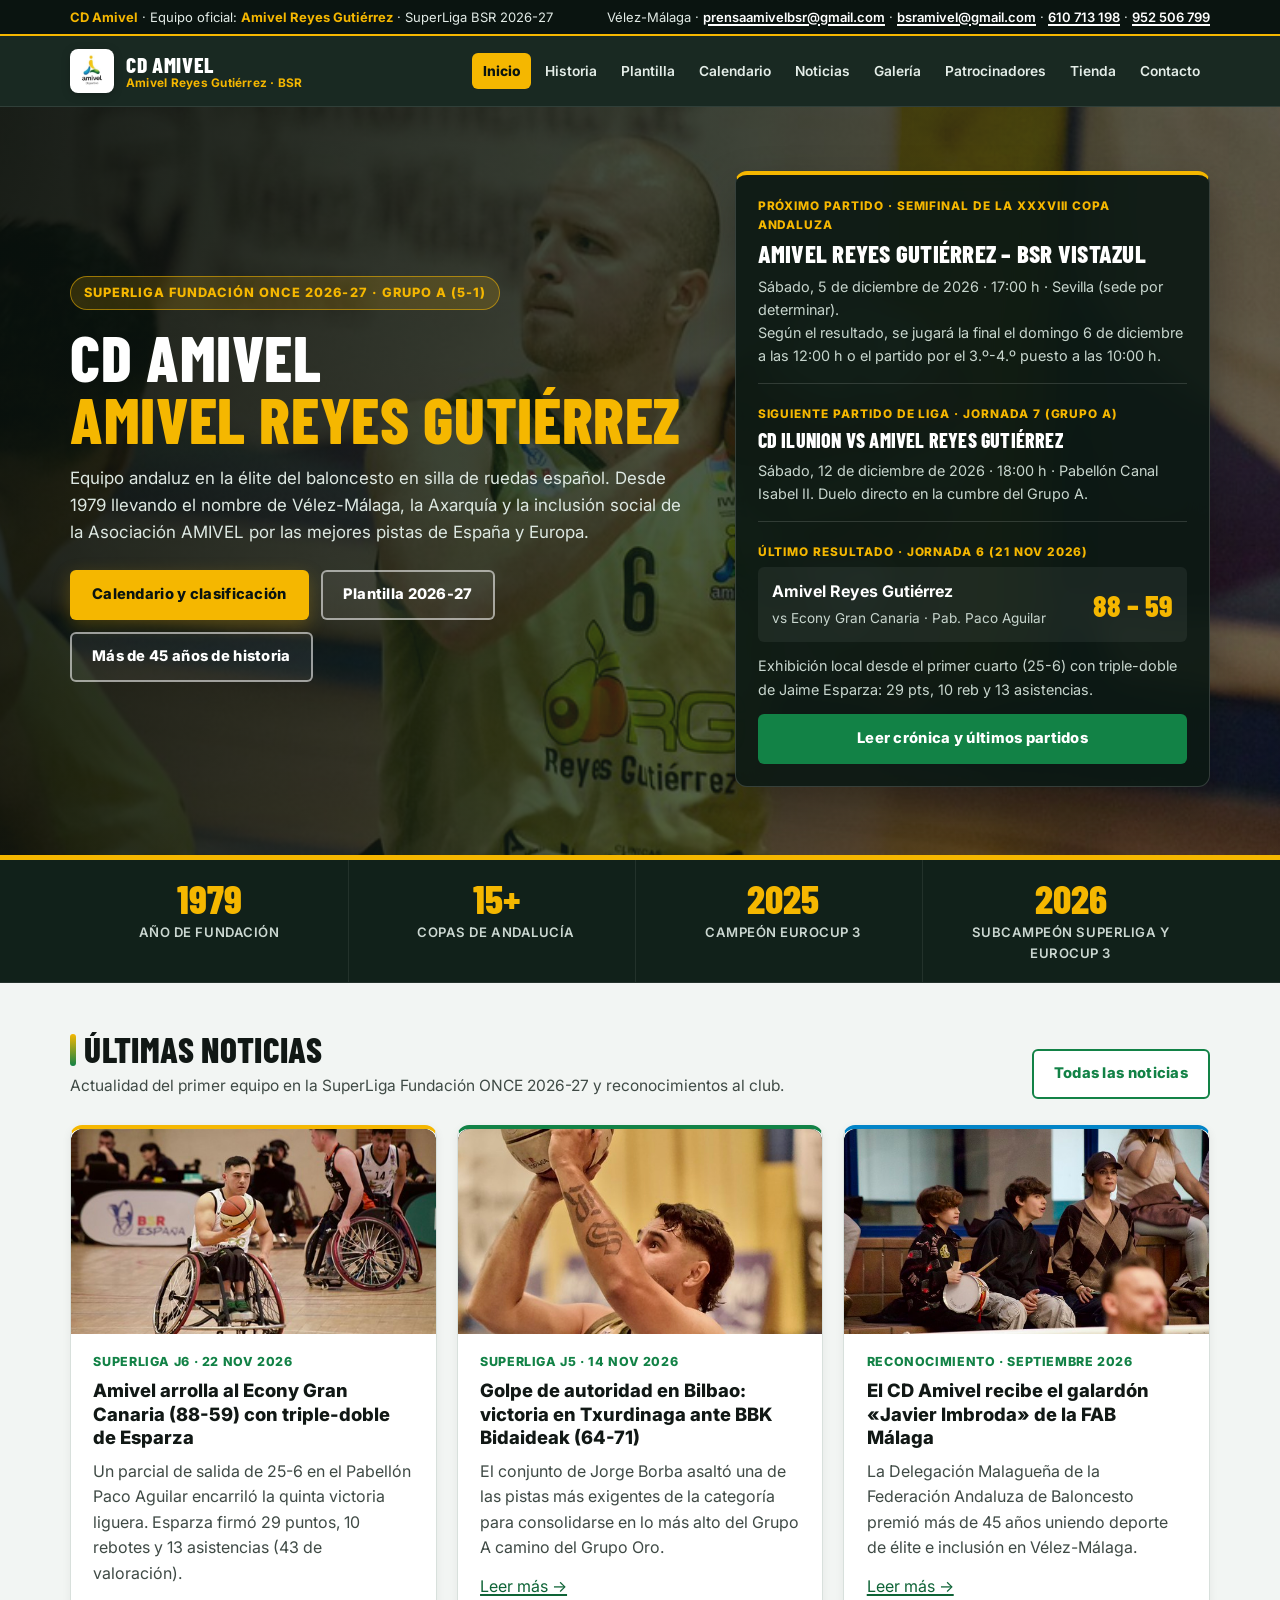
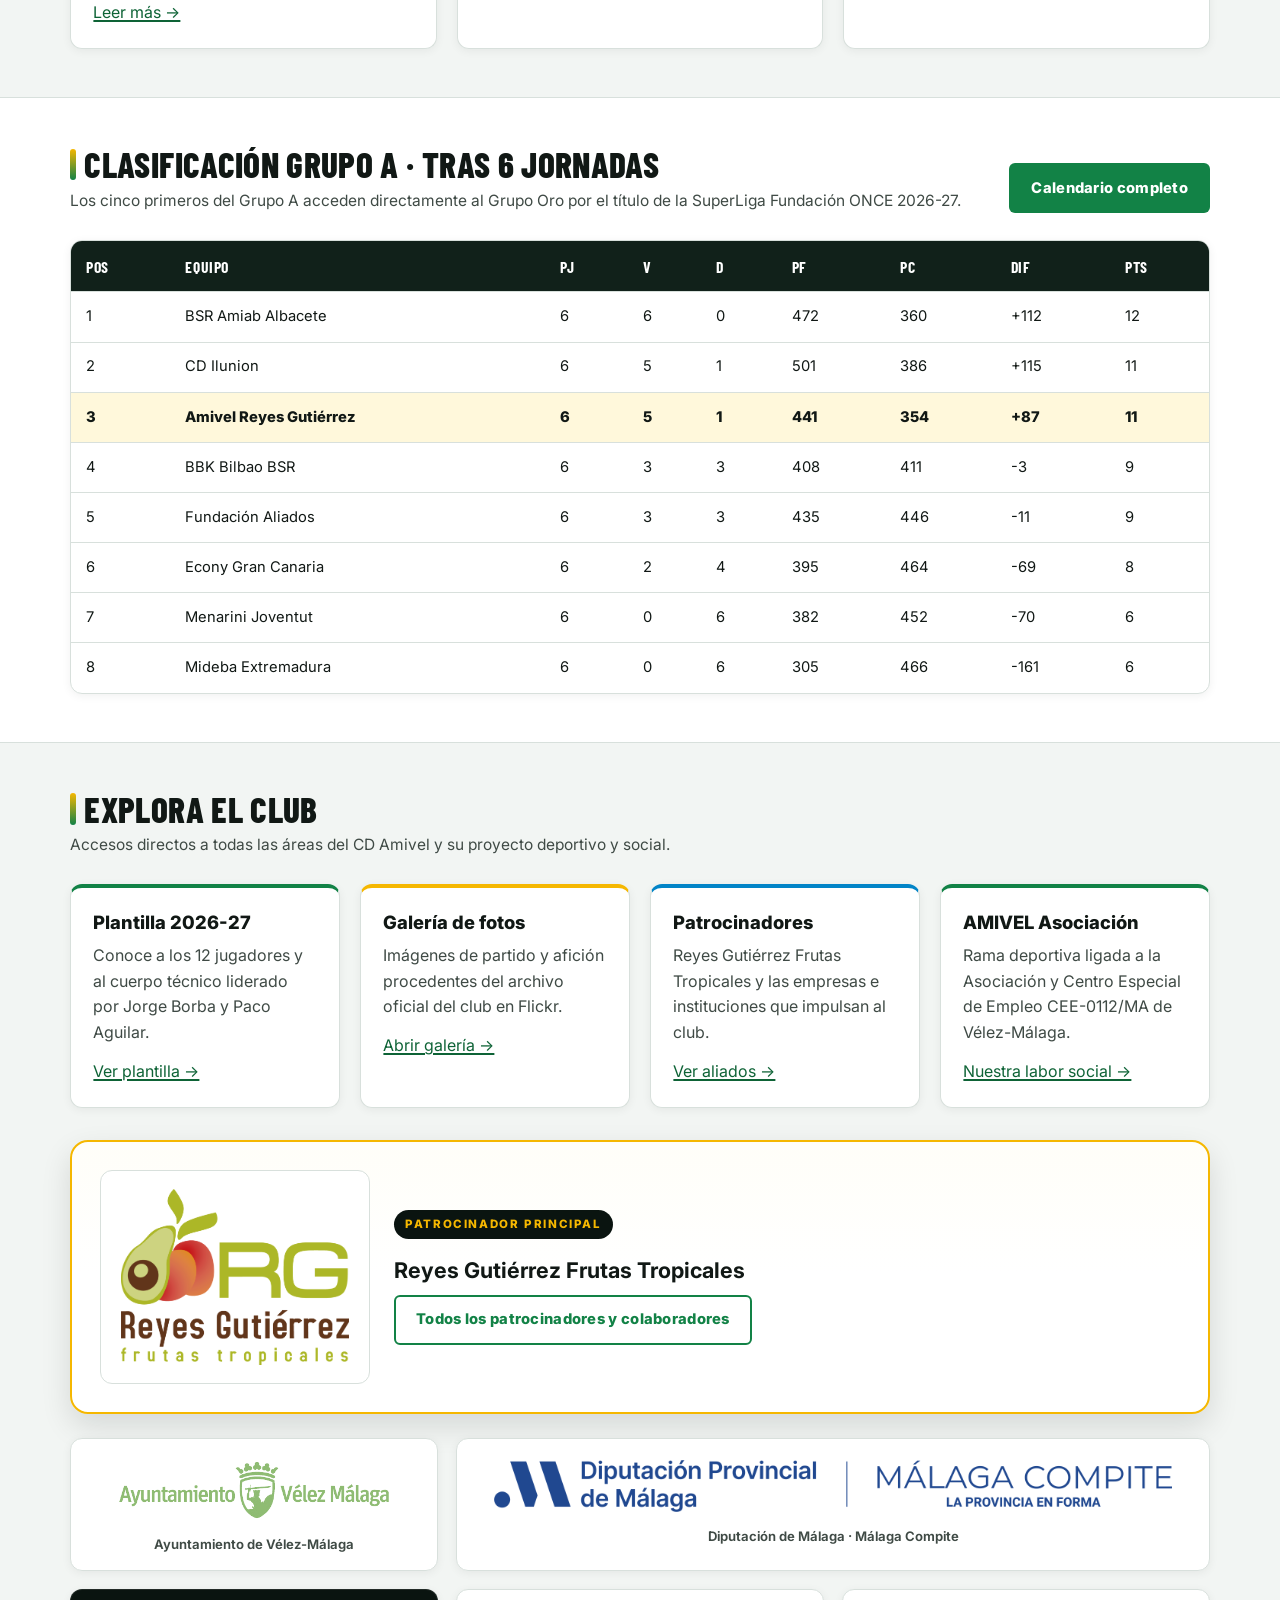
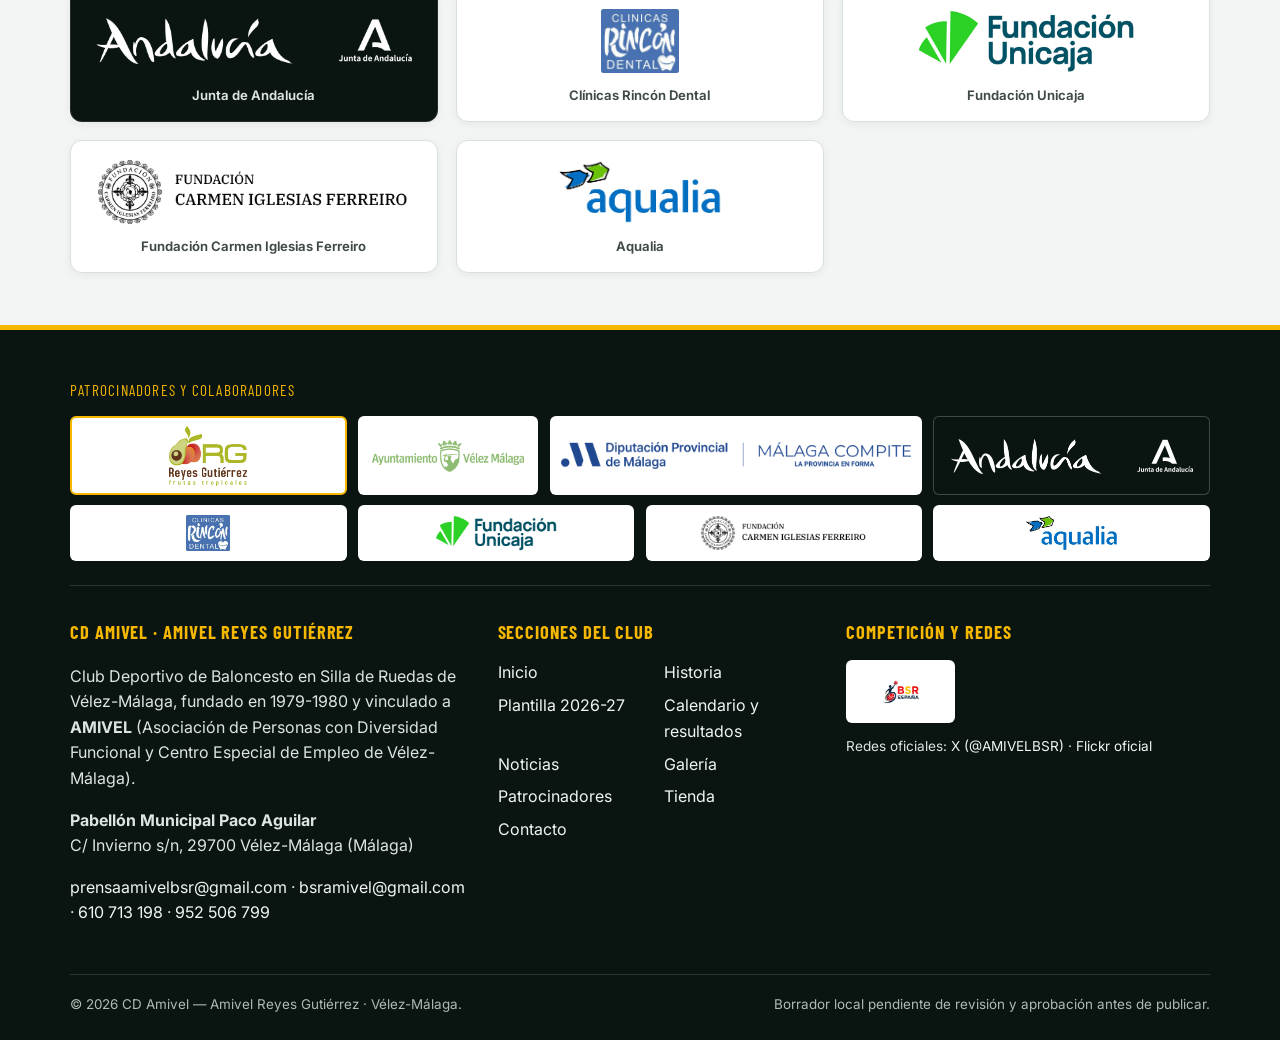
==== commit 28fbc865: "Update fixtures, contact details, and the Flickr gallery. Show the Copa Andaluza semifinal on 5 Dece" ====
--- a/index.html
+++ b/index.html
@@ -20,7 +20,7 @@
   <div class="top-strip">
     <div class="container top-strip-inner">
       <span><strong>CD Amivel</strong> · Equipo oficial: <strong>Amivel Reyes Gutiérrez</strong> · SuperLiga BSR 2026-27</span>
-      <span>Vélez-Málaga · <a href="mailto:prensaamivelbsr@gmail.com">prensaamivelbsr@gmail.com</a> · <a href="tel:+34610713198">610 713 198</a></span>
+      <span>Vélez-Málaga · <a href="mailto:prensaamivelbsr@gmail.com">prensaamivelbsr@gmail.com</a> · <a href="mailto:bsramivel@gmail.com">bsramivel@gmail.com</a> · <a href="tel:+34610713198">610 713 198</a> · <a href="tel:+34952506799">952 506 799</a></span>
     </div>
   </div>
 
@@ -62,7 +62,7 @@
         <div>
           <span class="hero-kicker">SuperLiga Fundación ONCE 2026-27 · Grupo A (5-1)</span>
           <h1>CD Amivel <span class="accent-gold">Amivel Reyes Gutiérrez</span></h1>
-          <p class="hero-lead">Único equipo andaluz en la élite del baloncesto en silla de ruedas español. Desde 1979 llevando el nombre de Vélez-Málaga, la Axarquía y la inclusión social de la Asociación AMIVEL por las mejores pistas de España y Europa.</p>
+          <p class="hero-lead">Equipo andaluz en la élite del baloncesto en silla de ruedas español. Desde 1979 llevando el nombre de Vélez-Málaga, la Axarquía y la inclusión social de la Asociación AMIVEL por las mejores pistas de España y Europa.</p>
           <div class="hero-actions">
             <a class="btn btn-primary" href="calendario.html">Calendario y clasificación</a>
             <a class="btn btn-outline-light" href="plantilla.html">Plantilla 2026-27</a>
@@ -71,9 +71,15 @@
         </div>
 
         <aside class="match-center-card" aria-label="Centro de partidos">
-          <span class="mc-label">Próximo partido · Jornada 7 (Grupo A)</span>
-          <h2 class="mc-matchup">CD Ilunion vs Amivel Reyes Gutiérrez</h2>
-          <p class="mc-meta">Sábado, 12 de diciembre de 2026 · Duelo directo en la cumbre del Grupo A.<br><span class="pending-inline">[Pendiente: hora y pabellón oficial en Madrid]</span></p>
+          <span class="mc-label">Próximo partido · Semifinal de la XXXVIII Copa Andaluza</span>
+          <h2 class="mc-matchup">Amivel Reyes Gutiérrez – BSR Vistazul</h2>
+          <p class="mc-meta">Sábado, 5 de diciembre de 2026 · 17:00 h · Sevilla (sede por determinar).<br>Según el resultado, se jugará la final el domingo 6 de diciembre a las 12:00 h o el partido por el 3.º-4.º puesto a las 10:00 h.</p>
+
+          <hr class="mc-divider">
+
+          <span class="mc-label">Siguiente partido de liga · Jornada 7 (Grupo A)</span>
+          <h2 class="mc-matchup" style="font-size:1.25rem;">CD Ilunion vs Amivel Reyes Gutiérrez</h2>
+          <p class="mc-meta">Sábado, 12 de diciembre de 2026 · 18:00 h · Pabellón Canal Isabel II. Duelo directo en la cumbre del Grupo A.</p>
 
           <hr class="mc-divider">
 
@@ -423,7 +429,9 @@
           <p><strong>Pabellón Municipal Paco Aguilar</strong><br>C/ Invierno s/n, 29700 Vélez-Málaga (Málaga)</p>
           <p>
             <a href="mailto:prensaamivelbsr@gmail.com">prensaamivelbsr@gmail.com</a> ·
-            <a href="tel:+34610713198">610 713 198</a>
+            <a href="mailto:bsramivel@gmail.com">bsramivel@gmail.com</a> ·
+            <a href="tel:+34610713198">610 713 198</a> ·
+            <a href="tel:+34952506799">952 506 799</a>
           </p>
         </div>
 
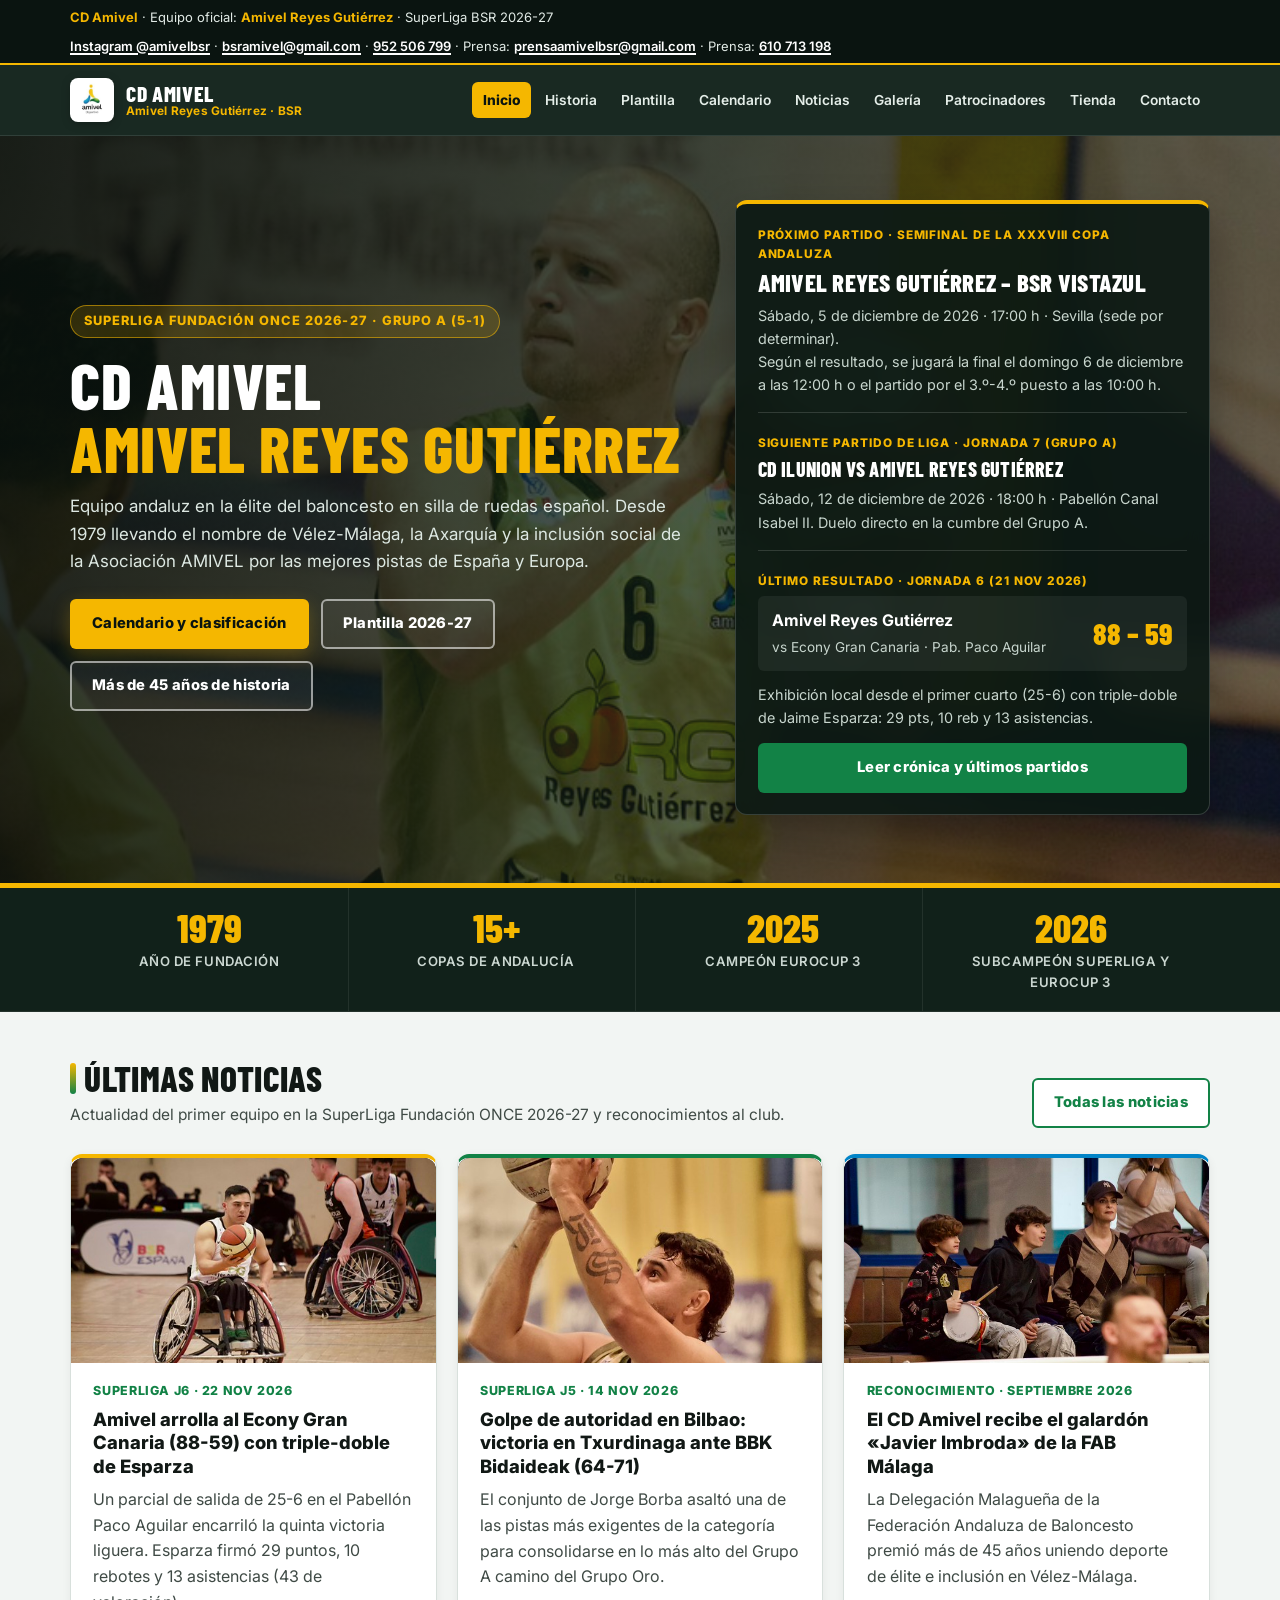
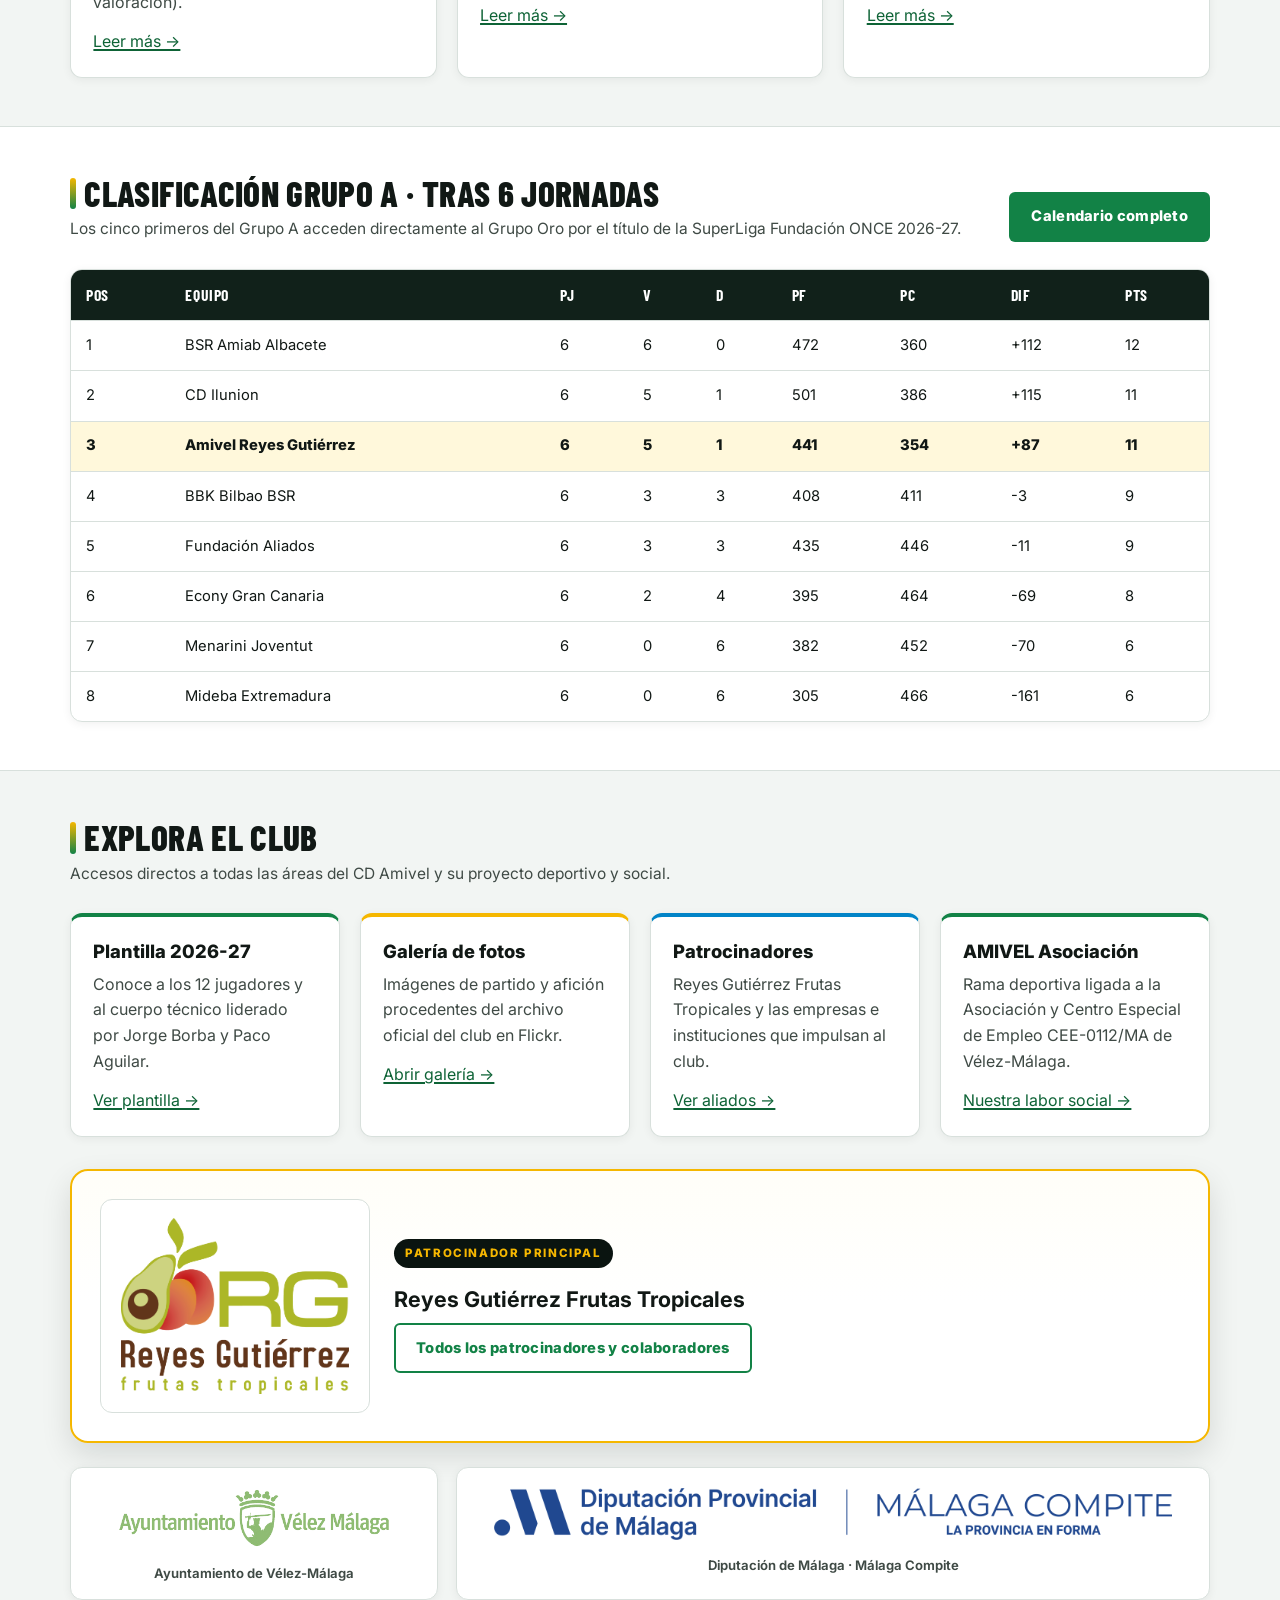
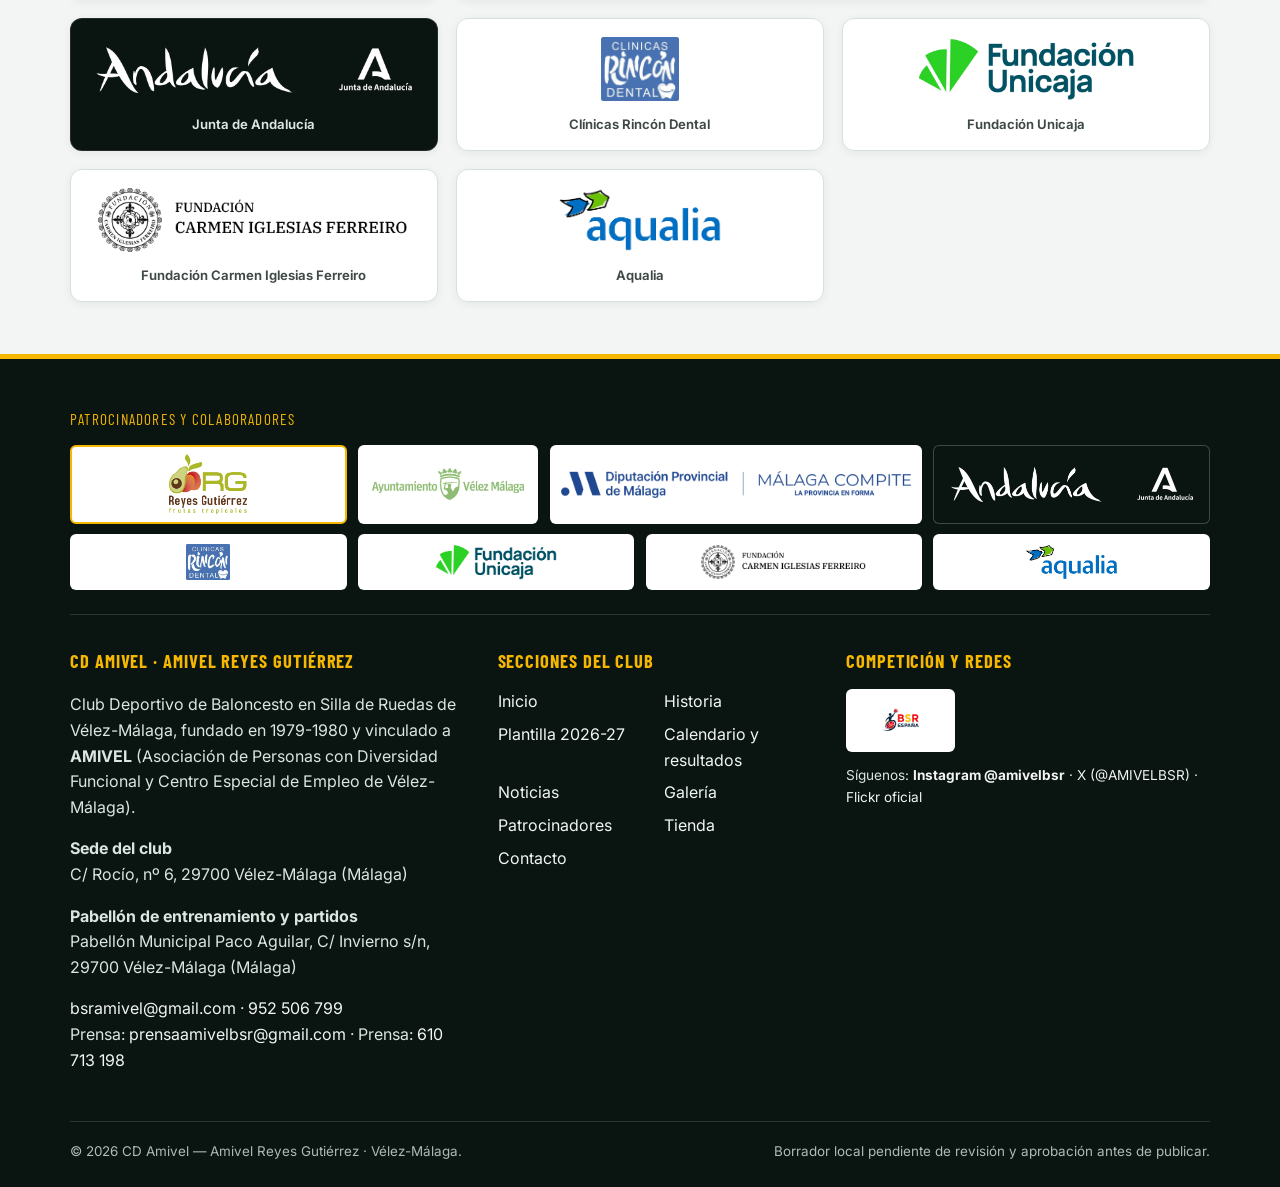
==== commit c495f7c8: "Put Instagram, the sede, and general contact first. Lead with Instagram @amivelbsr, list the Calle R" ====
--- a/index.html
+++ b/index.html
@@ -20,7 +20,7 @@
   <div class="top-strip">
     <div class="container top-strip-inner">
       <span><strong>CD Amivel</strong> · Equipo oficial: <strong>Amivel Reyes Gutiérrez</strong> · SuperLiga BSR 2026-27</span>
-      <span>Vélez-Málaga · <a href="mailto:prensaamivelbsr@gmail.com">prensaamivelbsr@gmail.com</a> · <a href="mailto:bsramivel@gmail.com">bsramivel@gmail.com</a> · <a href="tel:+34610713198">610 713 198</a> · <a href="tel:+34952506799">952 506 799</a></span>
+      <span><a href="https://www.instagram.com/amivelbsr/" target="_blank" rel="noopener noreferrer">Instagram @amivelbsr</a> · <a href="mailto:bsramivel@gmail.com">bsramivel@gmail.com</a> · <a href="tel:+34952506799">952 506 799</a> · Prensa: <a href="mailto:prensaamivelbsr@gmail.com">prensaamivelbsr@gmail.com</a> · Prensa: <a href="tel:+34610713198">610 713 198</a></span>
     </div>
   </div>
 
@@ -426,12 +426,13 @@
         <div>
           <h2 class="footer-heading">CD Amivel · Amivel Reyes Gutiérrez</h2>
           <p>Club Deportivo de Baloncesto en Silla de Ruedas de Vélez-Málaga, fundado en 1979-1980 y vinculado a <strong>AMIVEL</strong> (Asociación de Personas con Diversidad Funcional y Centro Especial de Empleo de Vélez-Málaga).</p>
-          <p><strong>Pabellón Municipal Paco Aguilar</strong><br>C/ Invierno s/n, 29700 Vélez-Málaga (Málaga)</p>
+          <p><strong>Sede del club</strong><br>C/ Rocío, nº 6, 29700 Vélez-Málaga (Málaga)</p>
+          <p><strong>Pabellón de entrenamiento y partidos</strong><br>Pabellón Municipal Paco Aguilar, C/ Invierno s/n, 29700 Vélez-Málaga (Málaga)</p>
           <p>
-            <a href="mailto:prensaamivelbsr@gmail.com">prensaamivelbsr@gmail.com</a> ·
             <a href="mailto:bsramivel@gmail.com">bsramivel@gmail.com</a> ·
-            <a href="tel:+34610713198">610 713 198</a> ·
-            <a href="tel:+34952506799">952 506 799</a>
+            <a href="tel:+34952506799">952 506 799</a><br>
+            Prensa: <a href="mailto:prensaamivelbsr@gmail.com">prensaamivelbsr@gmail.com</a> ·
+            Prensa: <a href="tel:+34610713198">610 713 198</a>
           </p>
         </div>
 
@@ -457,7 +458,7 @@
               <img src="assets/logo-liga-bsr-espana.jpg" alt="Logotipo de BSR España" width="90" height="48">
             </a>
           </div>
-          <p style="margin-top:0.85rem;font-size:0.85rem;">Redes oficiales: <a href="https://x.com/AMIVELBSR" target="_blank" rel="noopener noreferrer">X (@AMIVELBSR)</a> · <a href="https://www.flickr.com/photos/203475003@N02/" target="_blank" rel="noopener noreferrer">Flickr oficial</a></p>
+          <p style="margin-top:0.85rem;font-size:0.85rem;">Síguenos: <a href="https://www.instagram.com/amivelbsr/" target="_blank" rel="noopener noreferrer"><strong>Instagram @amivelbsr</strong></a> · <a href="https://x.com/AMIVELBSR" target="_blank" rel="noopener noreferrer">X (@AMIVELBSR)</a> · <a href="https://www.flickr.com/photos/203475003@N02/" target="_blank" rel="noopener noreferrer">Flickr oficial</a></p>
         </div>
       </div>
 
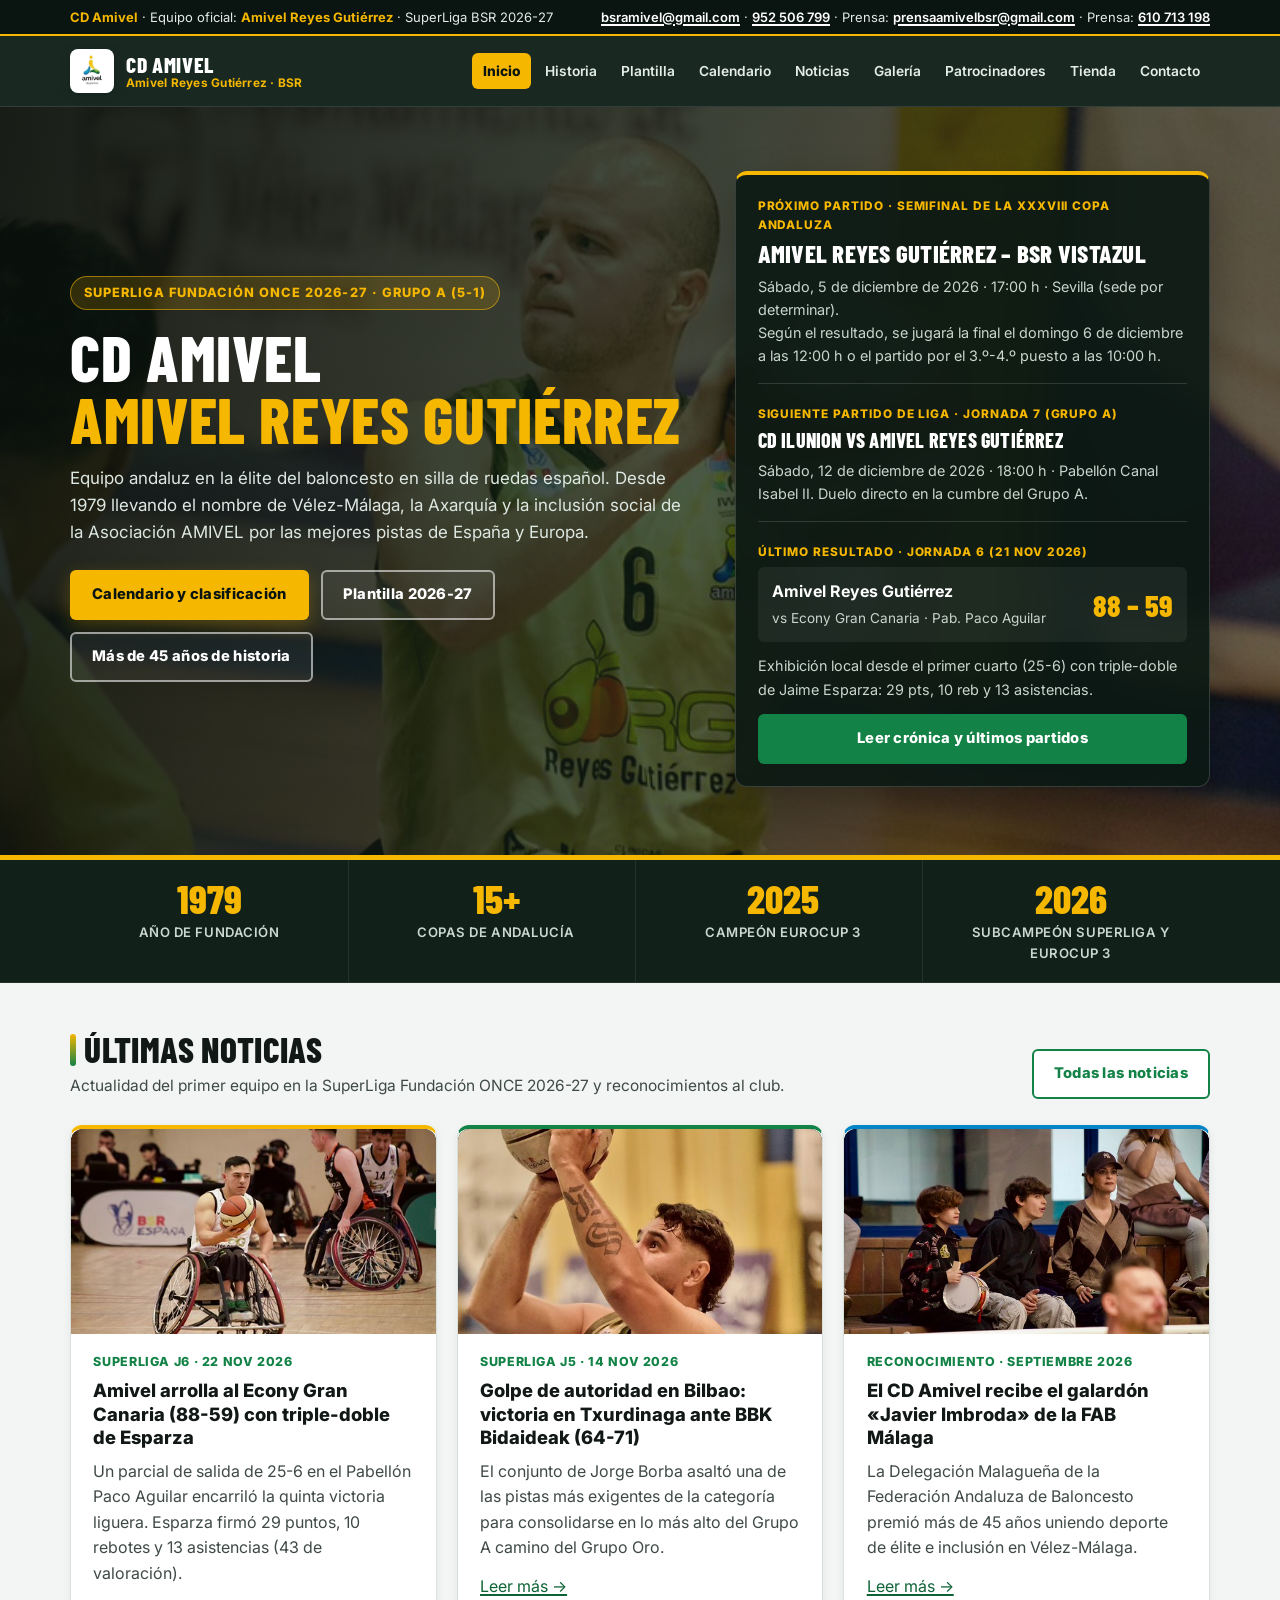
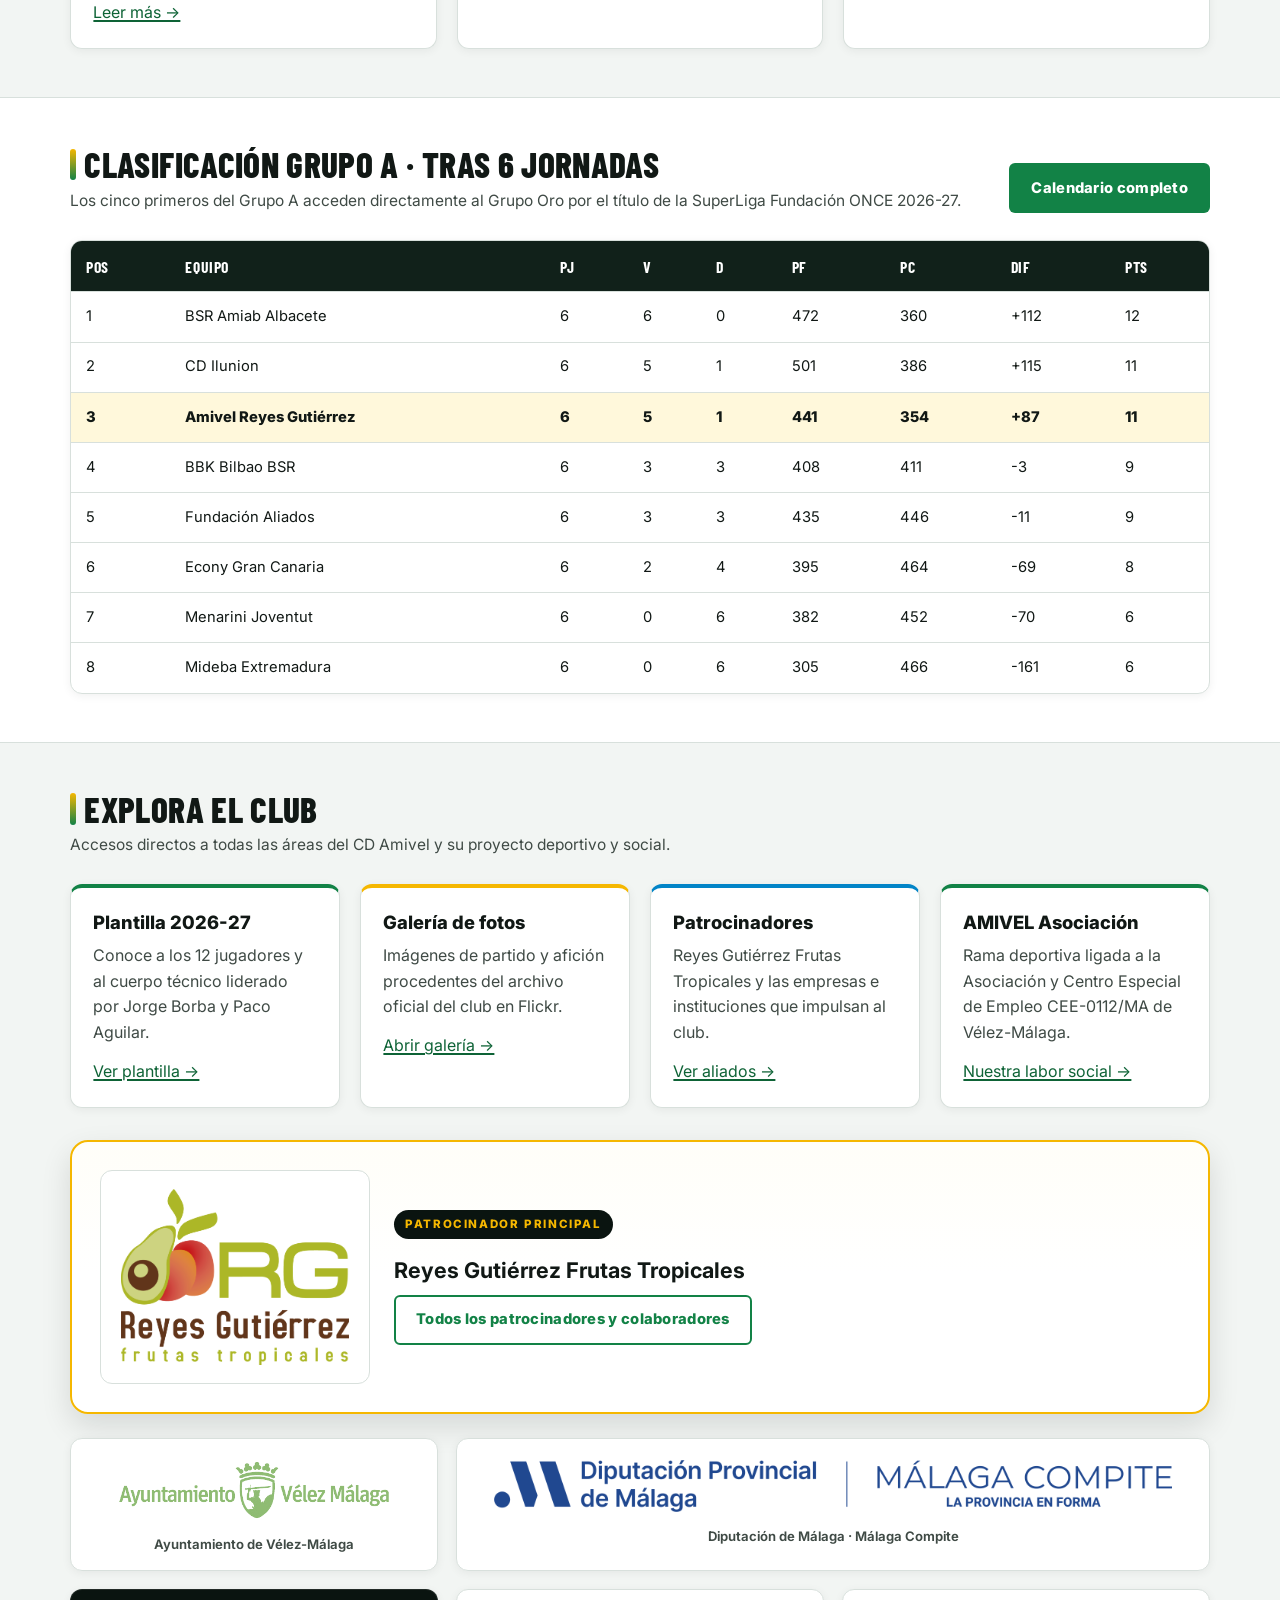
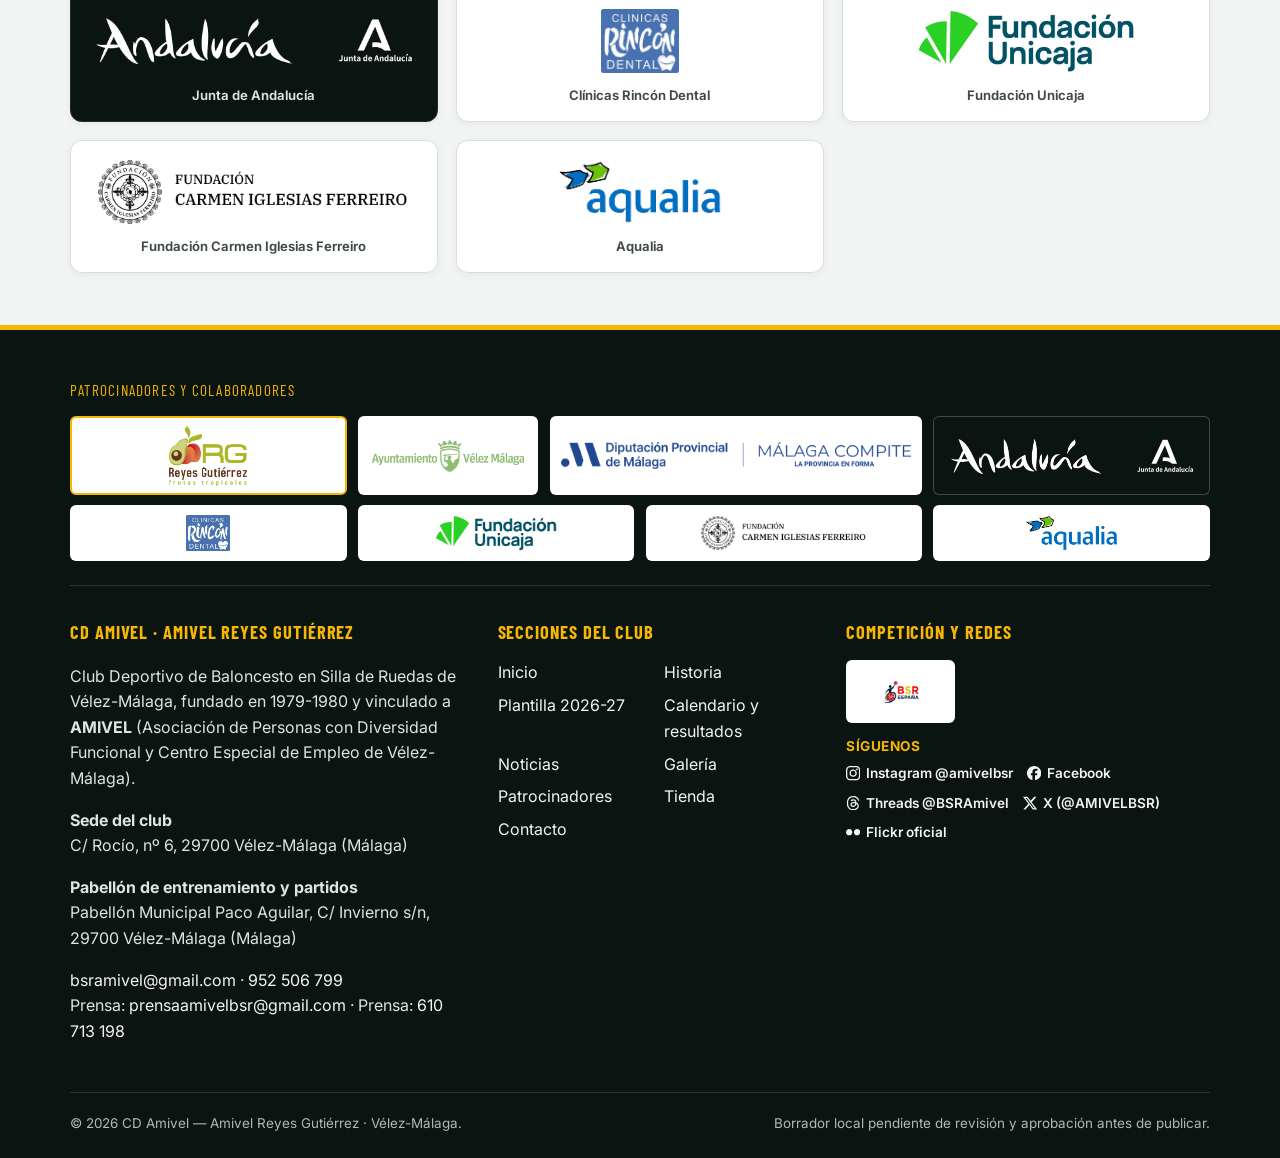
==== commit ec160763: "Move social links to the footer and link sponsor logos out. Drop social icons from the top bar, list" ====
--- a/index.html
+++ b/index.html
@@ -20,7 +20,7 @@
   <div class="top-strip">
     <div class="container top-strip-inner">
       <span><strong>CD Amivel</strong> · Equipo oficial: <strong>Amivel Reyes Gutiérrez</strong> · SuperLiga BSR 2026-27</span>
-      <span><a href="https://www.instagram.com/amivelbsr/" target="_blank" rel="noopener noreferrer">Instagram @amivelbsr</a> · <a href="mailto:bsramivel@gmail.com">bsramivel@gmail.com</a> · <a href="tel:+34952506799">952 506 799</a> · Prensa: <a href="mailto:prensaamivelbsr@gmail.com">prensaamivelbsr@gmail.com</a> · Prensa: <a href="tel:+34610713198">610 713 198</a></span>
+      <span><a href="mailto:bsramivel@gmail.com">bsramivel@gmail.com</a> · <a href="tel:+34952506799">952 506 799</a> · Prensa: <a href="mailto:prensaamivelbsr@gmail.com">prensaamivelbsr@gmail.com</a> · Prensa: <a href="tel:+34610713198">610 713 198</a></span>
     </div>
   </div>
 
@@ -315,9 +315,9 @@
         </div>
 
         <div class="sponsor-hero-box reveal" style="margin-top:2rem;" id="patrocinador-principal">
-          <div class="sponsor-logo-wrap">
+          <a class="sponsor-logo-wrap" href="https://www.reyesgutierrez.com/" target="_blank" rel="noopener noreferrer" aria-label="Reyes Gutiérrez Frutas Tropicales, sitio oficial">
             <img src="assets/patrocinadores/reyes-gutierrez.png" alt="Logotipo de Reyes Gutiérrez Frutas Tropicales, patrocinador principal del CD Amivel" width="1197" height="921">
-          </div>
+          </a>
           <div>
             <p class="sponsor-kicker">Patrocinador principal</p>
             <h3 style="margin:0.5rem 0 0.45rem;font-size:1.35rem;">Reyes Gutiérrez Frutas Tropicales</h3>
@@ -327,43 +327,43 @@
 
         <div class="sponsor-home-row">
           <div class="sponsor-grid">
-            <a class="sponsor-card sponsor-home-card reveal" href="patrocinadores.html#ayuntamiento-velez-malaga">
+            <a class="sponsor-card sponsor-home-card reveal" href="https://www.velezmalaga.es/" target="_blank" rel="noopener noreferrer">
               <div class="sponsor-card-logo">
                 <img src="assets/patrocinadores/ayuntamiento-velez-malaga.png" alt="Logotipo del Ayuntamiento de Vélez-Málaga" width="492" height="114">
               </div>
               <p class="visually-hidden-name">Ayuntamiento de Vélez-Málaga</p>
             </a>
-            <a class="sponsor-card sponsor-card-wide sponsor-home-card reveal" href="patrocinadores.html#diputacion-malaga">
+            <a class="sponsor-card sponsor-card-wide sponsor-home-card reveal" href="https://www.malaga.es/" target="_blank" rel="noopener noreferrer">
               <div class="sponsor-card-logo">
                 <img src="assets/patrocinadores/diputacion-malaga.png" alt="Logotipos de la Diputación Provincial de Málaga y Málaga Compite" width="1772" height="136">
               </div>
               <p class="visually-hidden-name">Diputación de Málaga · Málaga Compite</p>
             </a>
-            <a class="sponsor-card sponsor-card-dark sponsor-home-card reveal" href="patrocinadores.html#junta-andalucia">
+            <a class="sponsor-card sponsor-card-dark sponsor-home-card reveal" href="https://www.juntadeandalucia.es/" target="_blank" rel="noopener noreferrer">
               <div class="sponsor-card-logo">
                 <img src="assets/patrocinadores/junta-andalucia.png" alt="Logotipo de la Junta de Andalucía" width="1948" height="287">
               </div>
               <p class="visually-hidden-name">Junta de Andalucía</p>
             </a>
-            <a class="sponsor-card sponsor-home-card reveal" href="patrocinadores.html#clinicas-rincon-dental">
+            <a class="sponsor-card sponsor-home-card reveal" href="https://rinconsalud.es/dental/odontologia-general/limpieza-dental/" target="_blank" rel="noopener noreferrer">
               <div class="sponsor-card-logo">
                 <img src="assets/patrocinadores/clinicas-rincon-dental.jpg" alt="Logotipo de Clínicas Rincón Dental" width="320" height="260">
               </div>
               <p class="visually-hidden-name">Clínicas Rincón Dental</p>
             </a>
-            <a class="sponsor-card sponsor-home-card reveal" href="patrocinadores.html#fundacion-unicaja">
+            <a class="sponsor-card sponsor-home-card reveal" href="https://www.fundacionunicaja.com/" target="_blank" rel="noopener noreferrer">
               <div class="sponsor-card-logo">
                 <img src="assets/patrocinadores/fundacion-unicaja.png" alt="Logotipo de Fundación Unicaja" width="1400" height="412">
               </div>
               <p class="visually-hidden-name">Fundación Unicaja</p>
             </a>
-            <a class="sponsor-card sponsor-home-card reveal" href="patrocinadores.html#fundacion-carmen-iglesias">
+            <a class="sponsor-card sponsor-home-card reveal" href="https://fundacioncarmeniglesiasferreiro.org/" target="_blank" rel="noopener noreferrer">
               <div class="sponsor-card-logo">
                 <img src="assets/patrocinadores/fundacion-carmen-iglesias.png" alt="Logotipo de la Fundación Carmen Iglesias Ferreiro" width="430" height="88">
               </div>
               <p class="visually-hidden-name">Fundación Carmen Iglesias Ferreiro</p>
             </a>
-            <a class="sponsor-card sponsor-home-card reveal" href="patrocinadores.html#aqualia">
+            <a class="sponsor-card sponsor-home-card reveal" href="https://www.aqualia.com/" target="_blank" rel="noopener noreferrer">
               <div class="sponsor-card-logo">
                 <img src="assets/patrocinadores/aqualia.png" alt="Logotipo de Aqualia" width="714" height="278">
               </div>
@@ -380,42 +380,42 @@
         <p class="footer-sponsors-label">Patrocinadores y colaboradores</p>
         <ul class="footer-sponsors-list">
           <li class="footer-sponsor footer-sponsor-principal">
-            <a href="patrocinadores.html" aria-label="Reyes Gutiérrez Frutas Tropicales, patrocinador principal">
+            <a href="https://www.reyesgutierrez.com/" target="_blank" rel="noopener noreferrer" aria-label="Reyes Gutiérrez Frutas Tropicales, patrocinador principal">
               <img src="assets/patrocinadores/reyes-gutierrez.png" alt="Logotipo de Reyes Gutiérrez Frutas Tropicales, patrocinador principal" width="1197" height="921">
             </a>
           </li>
           <li class="footer-sponsor">
-            <a href="patrocinadores.html#ayuntamiento-velez-malaga" aria-label="Ayuntamiento de Vélez-Málaga">
+            <a href="https://www.velezmalaga.es/" target="_blank" rel="noopener noreferrer" aria-label="Ayuntamiento de Vélez-Málaga">
               <img src="assets/patrocinadores/ayuntamiento-velez-malaga.png" alt="Logotipo del Ayuntamiento de Vélez-Málaga" width="492" height="114">
             </a>
           </li>
           <li class="footer-sponsor footer-sponsor-wide">
-            <a href="patrocinadores.html#diputacion-malaga" aria-label="Diputación Provincial de Málaga y Málaga Compite">
+            <a href="https://www.malaga.es/" target="_blank" rel="noopener noreferrer" aria-label="Diputación Provincial de Málaga y Málaga Compite">
               <img src="assets/patrocinadores/diputacion-malaga.png" alt="Logotipos de la Diputación Provincial de Málaga y Málaga Compite" width="1772" height="136">
             </a>
           </li>
           <li class="footer-sponsor footer-sponsor-dark">
-            <a href="patrocinadores.html#junta-andalucia" aria-label="Junta de Andalucía">
+            <a href="https://www.juntadeandalucia.es/" target="_blank" rel="noopener noreferrer" aria-label="Junta de Andalucía">
               <img src="assets/patrocinadores/junta-andalucia.png" alt="Logotipo de la Junta de Andalucía" width="1948" height="287">
             </a>
           </li>
           <li class="footer-sponsor">
-            <a href="patrocinadores.html#clinicas-rincon-dental" aria-label="Clínicas Rincón Dental">
+            <a href="https://rinconsalud.es/dental/odontologia-general/limpieza-dental/" target="_blank" rel="noopener noreferrer" aria-label="Clínicas Rincón Dental">
               <img src="assets/patrocinadores/clinicas-rincon-dental.jpg" alt="Logotipo de Clínicas Rincón Dental" width="320" height="260">
             </a>
           </li>
           <li class="footer-sponsor">
-            <a href="patrocinadores.html#fundacion-unicaja" aria-label="Fundación Unicaja">
+            <a href="https://www.fundacionunicaja.com/" target="_blank" rel="noopener noreferrer" aria-label="Fundación Unicaja">
               <img src="assets/patrocinadores/fundacion-unicaja.png" alt="Logotipo de Fundación Unicaja" width="1400" height="412">
             </a>
           </li>
           <li class="footer-sponsor footer-sponsor-wordmark">
-            <a href="patrocinadores.html#fundacion-carmen-iglesias" aria-label="Fundación Carmen Iglesias Ferreiro">
+            <a href="https://fundacioncarmeniglesiasferreiro.org/" target="_blank" rel="noopener noreferrer" aria-label="Fundación Carmen Iglesias Ferreiro">
               <img src="assets/patrocinadores/fundacion-carmen-iglesias.png" alt="Logotipo de la Fundación Carmen Iglesias Ferreiro" width="430" height="88">
             </a>
           </li>
           <li class="footer-sponsor">
-            <a href="patrocinadores.html#aqualia" aria-label="Aqualia">
+            <a href="https://www.aqualia.com/" target="_blank" rel="noopener noreferrer" aria-label="Aqualia">
               <img src="assets/patrocinadores/aqualia.png" alt="Logotipo de Aqualia" width="714" height="278">
             </a>
           </li>
@@ -458,7 +458,8 @@
               <img src="assets/logo-liga-bsr-espana.jpg" alt="Logotipo de BSR España" width="90" height="48">
             </a>
           </div>
-          <p style="margin-top:0.85rem;font-size:0.85rem;">Síguenos: <a href="https://www.instagram.com/amivelbsr/" target="_blank" rel="noopener noreferrer"><strong>Instagram @amivelbsr</strong></a> · <a href="https://x.com/AMIVELBSR" target="_blank" rel="noopener noreferrer">X (@AMIVELBSR)</a> · <a href="https://www.flickr.com/photos/203475003@N02/" target="_blank" rel="noopener noreferrer">Flickr oficial</a></p>
+          <p class="social-follow">Síguenos</p>
+          <ul class="social-links"><li><a href="https://www.instagram.com/amivelbsr/" target="_blank" rel="noopener noreferrer" aria-label="Instagram @amivelbsr"><svg viewBox="0 0 24 24" aria-hidden="true" focusable="false"><path d="M7.0301.084c-1.2768.0602-2.1487.264-2.911.5634-.7888.3075-1.4575.72-2.1228 1.3877-.6652.6677-1.075 1.3368-1.3802 2.127-.2954.7638-.4956 1.6365-.552 2.914-.0564 1.2775-.0689 1.6882-.0626 4.947.0062 3.2586.0206 3.6671.0825 4.9473.061 1.2765.264 2.1482.5635 2.9107.308.7889.72 1.4573 1.388 2.1228.6679.6655 1.3365 1.0743 2.1285 1.38.7632.295 1.6361.4961 2.9134.552 1.2773.056 1.6884.069 4.9462.0627 3.2578-.0062 3.668-.0207 4.9478-.0814 1.28-.0607 2.147-.2652 2.9098-.5633.7889-.3086 1.4578-.72 2.1228-1.3881.665-.6682 1.0745-1.3378 1.3795-2.1284.2957-.7632.4966-1.636.552-2.9124.056-1.2809.0692-1.6898.063-4.948-.0063-3.2583-.021-3.6668-.0817-4.9465-.0607-1.2797-.264-2.1487-.5633-2.9117-.3084-.7889-.72-1.4568-1.3876-2.1228C21.2982 1.33 20.628.9208 19.8378.6165 19.074.321 18.2017.1197 16.9244.0645 15.6471.0093 15.236-.005 11.977.0014 8.718.0076 8.31.0215 7.0301.0839m.1402 21.6932c-1.17-.0509-1.8053-.2453-2.2287-.408-.5606-.216-.96-.4771-1.3819-.895-.422-.4178-.6811-.8186-.9-1.378-.1644-.4234-.3624-1.058-.4171-2.228-.0595-1.2645-.072-1.6442-.079-4.848-.007-3.2037.0053-3.583.0607-4.848.05-1.169.2456-1.805.408-2.2282.216-.5613.4762-.96.895-1.3816.4188-.4217.8184-.6814 1.3783-.9003.423-.1651 1.0575-.3614 2.227-.4171 1.2655-.06 1.6447-.072 4.848-.079 3.2033-.007 3.5835.005 4.8495.0608 1.169.0508 1.8053.2445 2.228.408.5608.216.96.4754 1.3816.895.4217.4194.6816.8176.9005 1.3787.1653.4217.3617 1.056.4169 2.2263.0602 1.2655.0739 1.645.0796 4.848.0058 3.203-.0055 3.5834-.061 4.848-.051 1.17-.245 1.8055-.408 2.2294-.216.5604-.4763.96-.8954 1.3814-.419.4215-.8181.6811-1.3783.9-.4224.1649-1.0577.3617-2.2262.4174-1.2656.0595-1.6448.072-4.8493.079-3.2045.007-3.5825-.006-4.848-.0608M16.953 5.5864A1.44 1.44 0 1 0 18.39 4.144a1.44 1.44 0 0 0-1.437 1.4424M5.8385 12.012c.0067 3.4032 2.7706 6.1557 6.173 6.1493 3.4026-.0065 6.157-2.7701 6.1506-6.1733-.0065-3.4032-2.771-6.1565-6.174-6.1498-3.403.0067-6.156 2.771-6.1496 6.1738M8 12.0077a4 4 0 1 1 4.008 3.9921A3.9996 3.9996 0 0 1 8 12.0077"/></svg><span>Instagram @amivelbsr</span></a></li><li><a href="https://www.facebook.com/search/top/?q=amivel%20reyes%20guti%C3%A9rrez" target="_blank" rel="noopener noreferrer" aria-label="Facebook"><svg viewBox="0 0 24 24" aria-hidden="true" focusable="false"><path d="M9.101 23.691v-7.98H6.627v-3.667h2.474v-1.58c0-4.085 1.848-5.978 5.858-5.978.401 0 .955.042 1.468.103a8.68 8.68 0 0 1 1.141.195v3.325a8.623 8.623 0 0 0-.653-.036 26.805 26.805 0 0 0-.733-.009c-.707 0-1.259.096-1.675.309a1.686 1.686 0 0 0-.679.622c-.258.42-.374.995-.374 1.752v1.297h3.919l-.386 2.103-.287 1.564h-3.246v8.245C19.396 23.238 24 18.179 24 12.044c0-6.627-5.373-12-12-12s-12 5.373-12 12c0 5.628 3.874 10.35 9.101 11.647Z"/></svg><span>Facebook</span></a></li><li><a href="https://www.threads.net/@bsramivel" target="_blank" rel="noopener noreferrer" aria-label="Threads @BSRAmivel"><svg viewBox="0 0 24 24" aria-hidden="true" focusable="false"><path d="M12.186 24h-.007c-3.581-.024-6.334-1.205-8.184-3.509C2.35 18.44 1.5 15.586 1.472 12.01v-.017c.03-3.579.879-6.43 2.525-8.482C5.845 1.205 8.6.024 12.18 0h.014c2.746.02 5.043.725 6.826 2.098 1.677 1.29 2.858 3.13 3.509 5.467l-2.04.569c-1.104-3.96-3.898-5.984-8.304-6.015-2.91.022-5.11.936-6.54 2.717C4.307 6.504 3.616 8.914 3.589 12c.027 3.086.718 5.496 2.057 7.164 1.43 1.783 3.631 2.698 6.54 2.717 2.623-.02 4.358-.631 5.8-2.045 1.647-1.613 1.618-3.593 1.09-4.798-.31-.71-.873-1.3-1.634-1.75-.192 1.352-.622 2.446-1.284 3.272-.886 1.102-2.14 1.704-3.73 1.79-1.202.065-2.361-.218-3.259-.801-1.063-.689-1.685-1.74-1.752-2.964-.065-1.19.408-2.285 1.33-3.082.88-.76 2.119-1.207 3.583-1.291a13.853 13.853 0 0 1 3.02.142c-.126-.742-.375-1.332-.75-1.757-.513-.586-1.308-.883-2.359-.89h-.029c-.844 0-1.992.232-2.721 1.32L7.734 7.847c.98-1.454 2.568-2.256 4.478-2.256h.044c3.194.02 5.097 1.975 5.287 5.388.108.046.216.094.321.142 1.49.7 2.58 1.761 3.154 3.07.797 1.82.871 4.79-1.548 7.158-1.85 1.81-4.094 2.628-7.277 2.65Zm1.003-11.69c-.242 0-.487.007-.739.021-1.836.103-2.98.946-2.916 2.143.067 1.256 1.452 1.839 2.784 1.767 1.224-.065 2.818-.543 3.086-3.71a10.5 10.5 0 0 0-2.215-.221z"/></svg><span>Threads @BSRAmivel</span></a></li><li><a href="https://x.com/AMIVELBSR" target="_blank" rel="noopener noreferrer" aria-label="X (@AMIVELBSR)"><svg viewBox="0 0 24 24" aria-hidden="true" focusable="false"><path d="M18.901 1.153h3.68l-8.04 9.19L24 22.846h-7.406l-5.8-7.584-6.638 7.584H.474l8.6-9.83L0 1.154h7.594l5.243 6.932ZM17.61 20.644h2.039L6.486 3.24H4.298Z"/></svg><span>X (@AMIVELBSR)</span></a></li><li><a href="https://www.flickr.com/photos/203475003@N02/" target="_blank" rel="noopener noreferrer" aria-label="Flickr oficial"><svg viewBox="0 0 24 24" aria-hidden="true" focusable="false"><path d="M5.334 6.666C2.3884 6.666 0 9.055 0 12c0 2.9456 2.3884 5.334 5.334 5.334 2.9456 0 5.332-2.3884 5.332-5.334 0-2.945-2.3864-5.334-5.332-5.334zm13.332 0c-2.9456 0-5.332 2.389-5.332 5.334 0 2.9456 2.3864 5.334 5.332 5.334C21.6116 17.334 24 14.9456 24 12c0-2.945-2.3884-5.334-5.334-5.334Z"/></svg><span>Flickr oficial</span></a></li></ul>
         </div>
       </div>
 
--- a/css/styles.css
+++ b/css/styles.css
@@ -1672,3 +1672,69 @@
     grid-column: 1 / -1;
   }
 }
+
+.social-follow {
+  margin: 0.85rem 0 0.45rem;
+  font-size: 0.85rem;
+  font-weight: 700;
+  letter-spacing: 0.04em;
+  text-transform: uppercase;
+  color: var(--sport-gold);
+}
+
+.social-links {
+  list-style: none;
+  margin: 0;
+  padding: 0;
+  display: flex;
+  flex-wrap: wrap;
+  gap: 0.45rem 0.85rem;
+  align-items: center;
+}
+
+.social-links a {
+  display: inline-flex;
+  align-items: center;
+  gap: 0.38rem;
+  font-weight: 600;
+  line-height: 1.2;
+  text-decoration: none;
+}
+
+.social-links svg {
+  width: 1.05em;
+  height: 1.05em;
+  fill: currentColor;
+  flex: 0 0 auto;
+}
+
+.site-footer .social-links {
+  font-size: 0.85rem;
+}
+
+.social-links-card {
+  margin-top: 0.85rem;
+  font-size: 1rem;
+}
+
+.social-links-card a {
+  color: var(--ink, #10211a);
+}
+
+.social-links-card a:hover {
+  color: var(--sport-green);
+}
+
+a.sponsor-logo-wrap,
+a.sponsor-card-logo {
+  text-decoration: none;
+  color: inherit;
+}
+
+a.sponsor-logo-wrap:hover,
+a.sponsor-card-logo:hover {
+  outline: 2px solid var(--sport-gold);
+  outline-offset: 2px;
+  text-decoration: none;
+  color: inherit;
+}
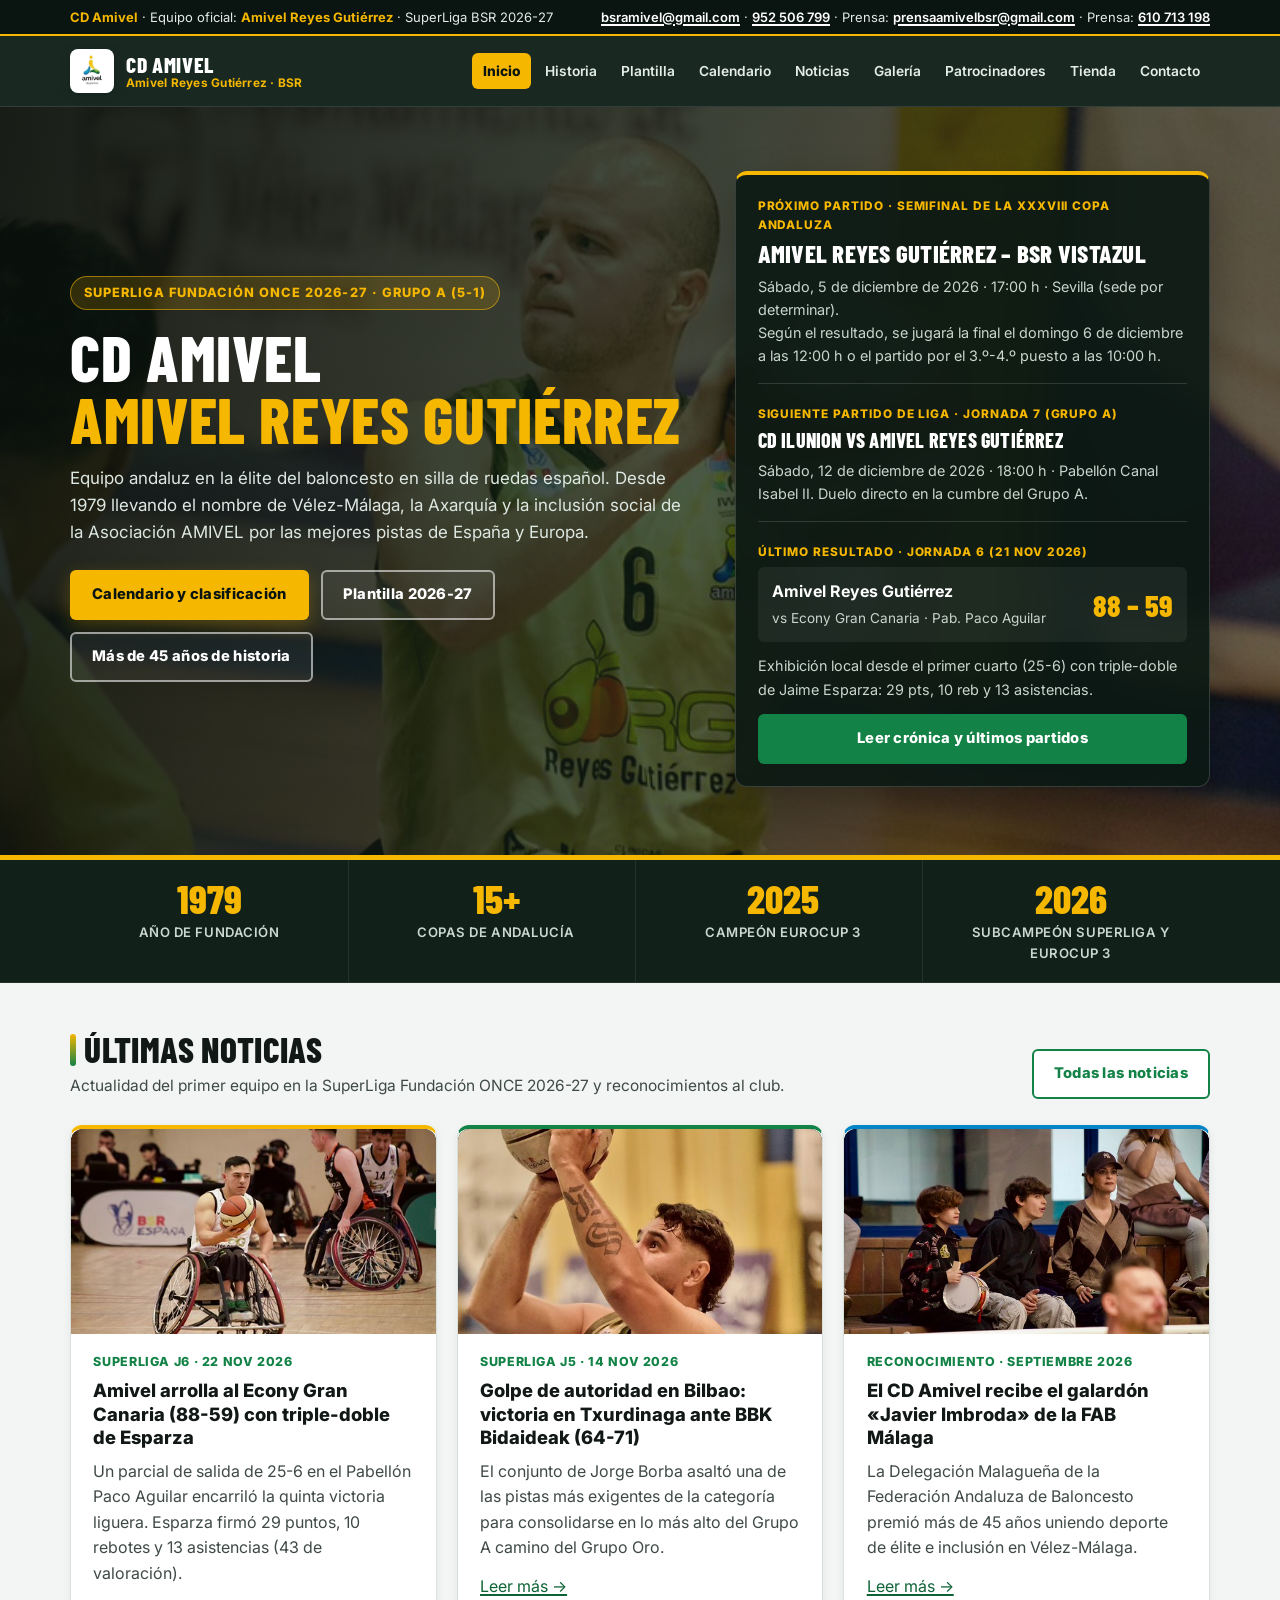
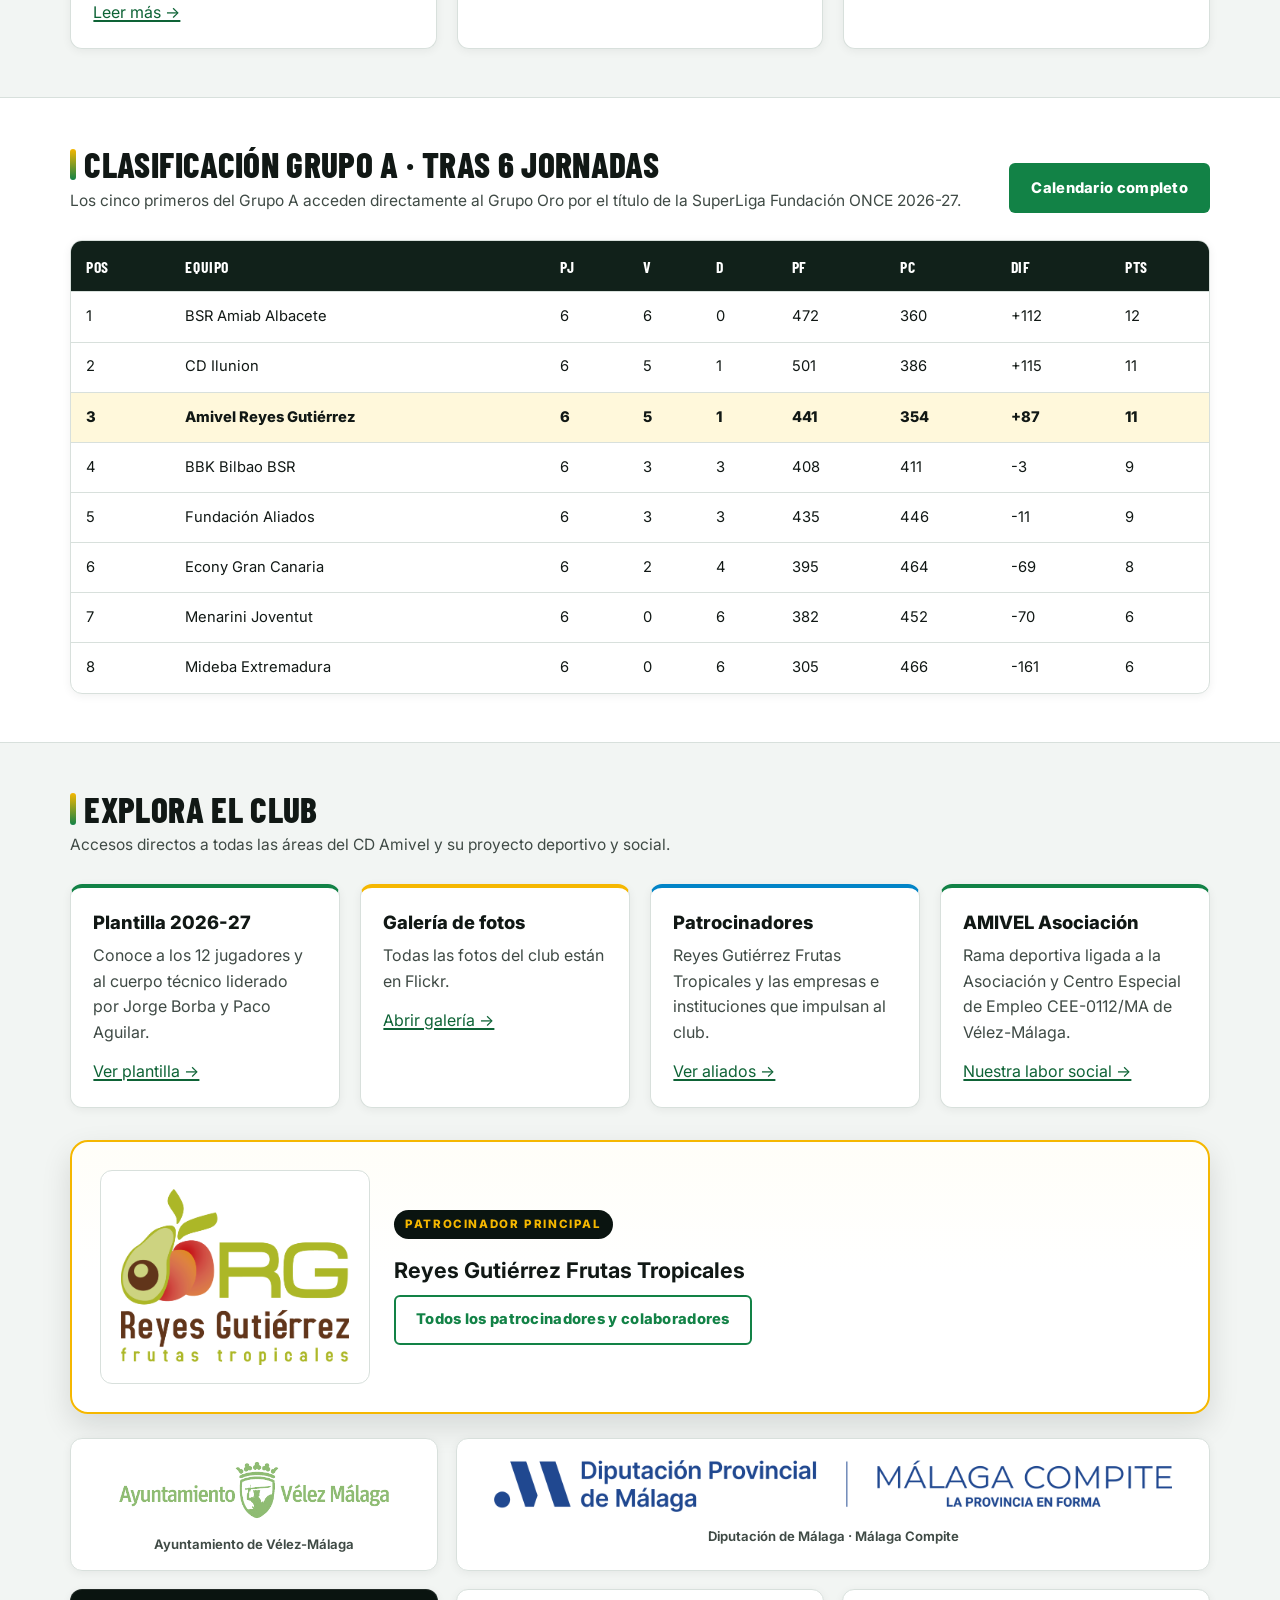
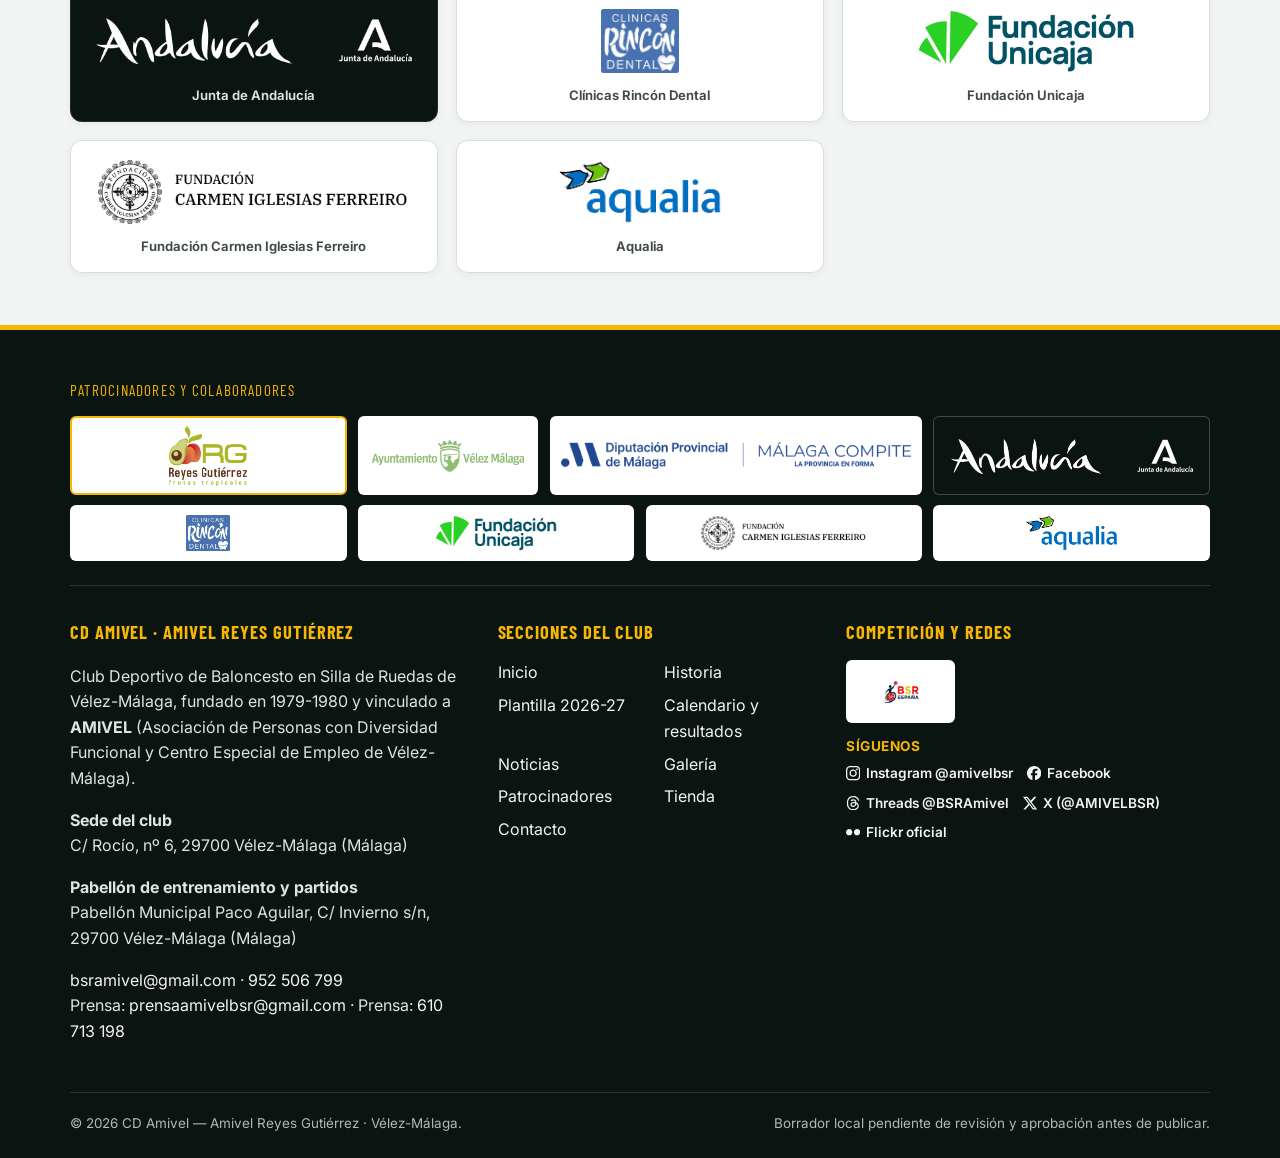
==== commit eb98cc20: "Point the photo gallery at the club Flickr accounts. Replace captions with three account cards, a sh" ====
--- a/index.html
+++ b/index.html
@@ -131,7 +131,7 @@
         <div class="grid grid-3">
           <article class="card card-accent-gold reveal">
             <div class="news-card-media">
-              <img src="assets/galeria/flickr-04.jpg" alt="Jugadores del Amivel Reyes Gutiérrez en pista durante un partido oficial de BSR España" width="499" height="333">
+              <img src="assets/galeria/flickr-04.jpg" alt="Foto del CD Amivel Reyes Gutiérrez" width="499" height="333">
             </div>
             <div class="card-meta">SuperLiga J6 · 22 nov 2026</div>
             <h3>Amivel arrolla al Econy Gran Canaria (88-59) con triple-doble de Esparza</h3>
@@ -141,7 +141,7 @@
 
           <article class="card card-accent-green reveal">
             <div class="news-card-media">
-              <img src="assets/galeria/flickr-08.jpg" alt="Salvador Sandoval lanzando a canasta con la camiseta del Amivel Reyes Gutiérrez" width="533" height="799">
+              <img src="assets/galeria/flickr-08.jpg" alt="Foto del CD Amivel Reyes Gutiérrez" width="533" height="799">
             </div>
             <div class="card-meta">SuperLiga J5 · 14 nov 2026</div>
             <h3>Golpe de autoridad en Bilbao: victoria en Txurdinaga ante BBK Bidaideak (64-71)</h3>
@@ -151,7 +151,7 @@
 
           <article class="card card-accent-cyan reveal">
             <div class="news-card-media">
-              <img src="assets/galeria/flickr-02.jpg" alt="Jóvenes aficionados animando con un tambor en la grada del Pabellón Paco Aguilar" width="640" height="427">
+              <img src="assets/galeria/flickr-02.jpg" alt="Foto del CD Amivel Reyes Gutiérrez" width="640" height="427">
             </div>
             <div class="card-meta">Reconocimiento · Septiembre 2026</div>
             <h3>El CD Amivel recibe el galardón «Javier Imbroda» de la FAB Málaga</h3>
@@ -299,7 +299,7 @@
           </article>
           <article class="card card-accent-gold reveal">
             <h3>Galería de fotos</h3>
-            <p>Imágenes de partido y afición procedentes del archivo oficial del club en Flickr.</p>
+            <p>Todas las fotos del club están en Flickr.</p>
             <a href="galeria.html">Abrir galería →</a>
           </article>
           <article class="card card-accent-cyan reveal">
--- a/css/styles.css
+++ b/css/styles.css
@@ -1074,10 +1074,96 @@
 }
 
 .lightbox-img {
-  max-height: 70vh;
+  display: block;
+  max-height: 78vh;
   width: auto;
-  margin: 0 auto 0.75rem;
+  max-width: 100%;
+  margin: 0 auto;
   border-radius: var(--radius-sm);
+}
+
+.flickr-accounts {
+  display: grid;
+  gap: 1.15rem;
+  grid-template-columns: 1fr;
+}
+
+@media (min-width: 860px) {
+  .flickr-accounts {
+    grid-template-columns: repeat(3, minmax(0, 1fr));
+  }
+}
+
+.flickr-account-card {
+  display: flex;
+  flex-direction: column;
+  background: #ffffff;
+  border: 1px solid var(--border-subtle);
+  border-top: 4px solid var(--sport-gold);
+  border-radius: var(--radius-md);
+  overflow: hidden;
+  text-decoration: none;
+  color: inherit;
+  box-shadow: var(--shadow-sm);
+  min-height: 100%;
+  transition: transform 0.2s ease, box-shadow 0.2s ease;
+}
+
+.flickr-account-card:hover {
+  transform: translateY(-3px);
+  box-shadow: var(--shadow-md);
+  color: inherit;
+  text-decoration: none;
+}
+
+.flickr-account-card img {
+  width: 100%;
+  aspect-ratio: 4 / 3;
+  object-fit: cover;
+  object-position: center 22%;
+  background: var(--sport-dark);
+}
+
+.flickr-account-body {
+  display: flex;
+  flex-direction: column;
+  gap: 0.85rem;
+  padding: 1rem 1.1rem 1.15rem;
+  flex: 1;
+}
+
+.flickr-account-body h3 {
+  margin: 0;
+  font-size: 1.2rem;
+  line-height: 1.25;
+}
+
+.flickr-account-card .btn {
+  margin-top: auto;
+  align-self: stretch;
+  pointer-events: none;
+}
+
+.flickr-cta {
+  margin-top: 2rem;
+  text-align: center;
+}
+
+.flickr-cta h2 {
+  margin: 0 0 0.35rem;
+  font-size: 1.45rem;
+}
+
+.flickr-cta p {
+  margin: 0;
+}
+
+.flickr-cta-links {
+  display: flex;
+  flex-wrap: wrap;
+  justify-content: center;
+  gap: 0.7rem;
+  margin-top: 1rem;
 }
 
 /* Logos patrocinadores y liga */
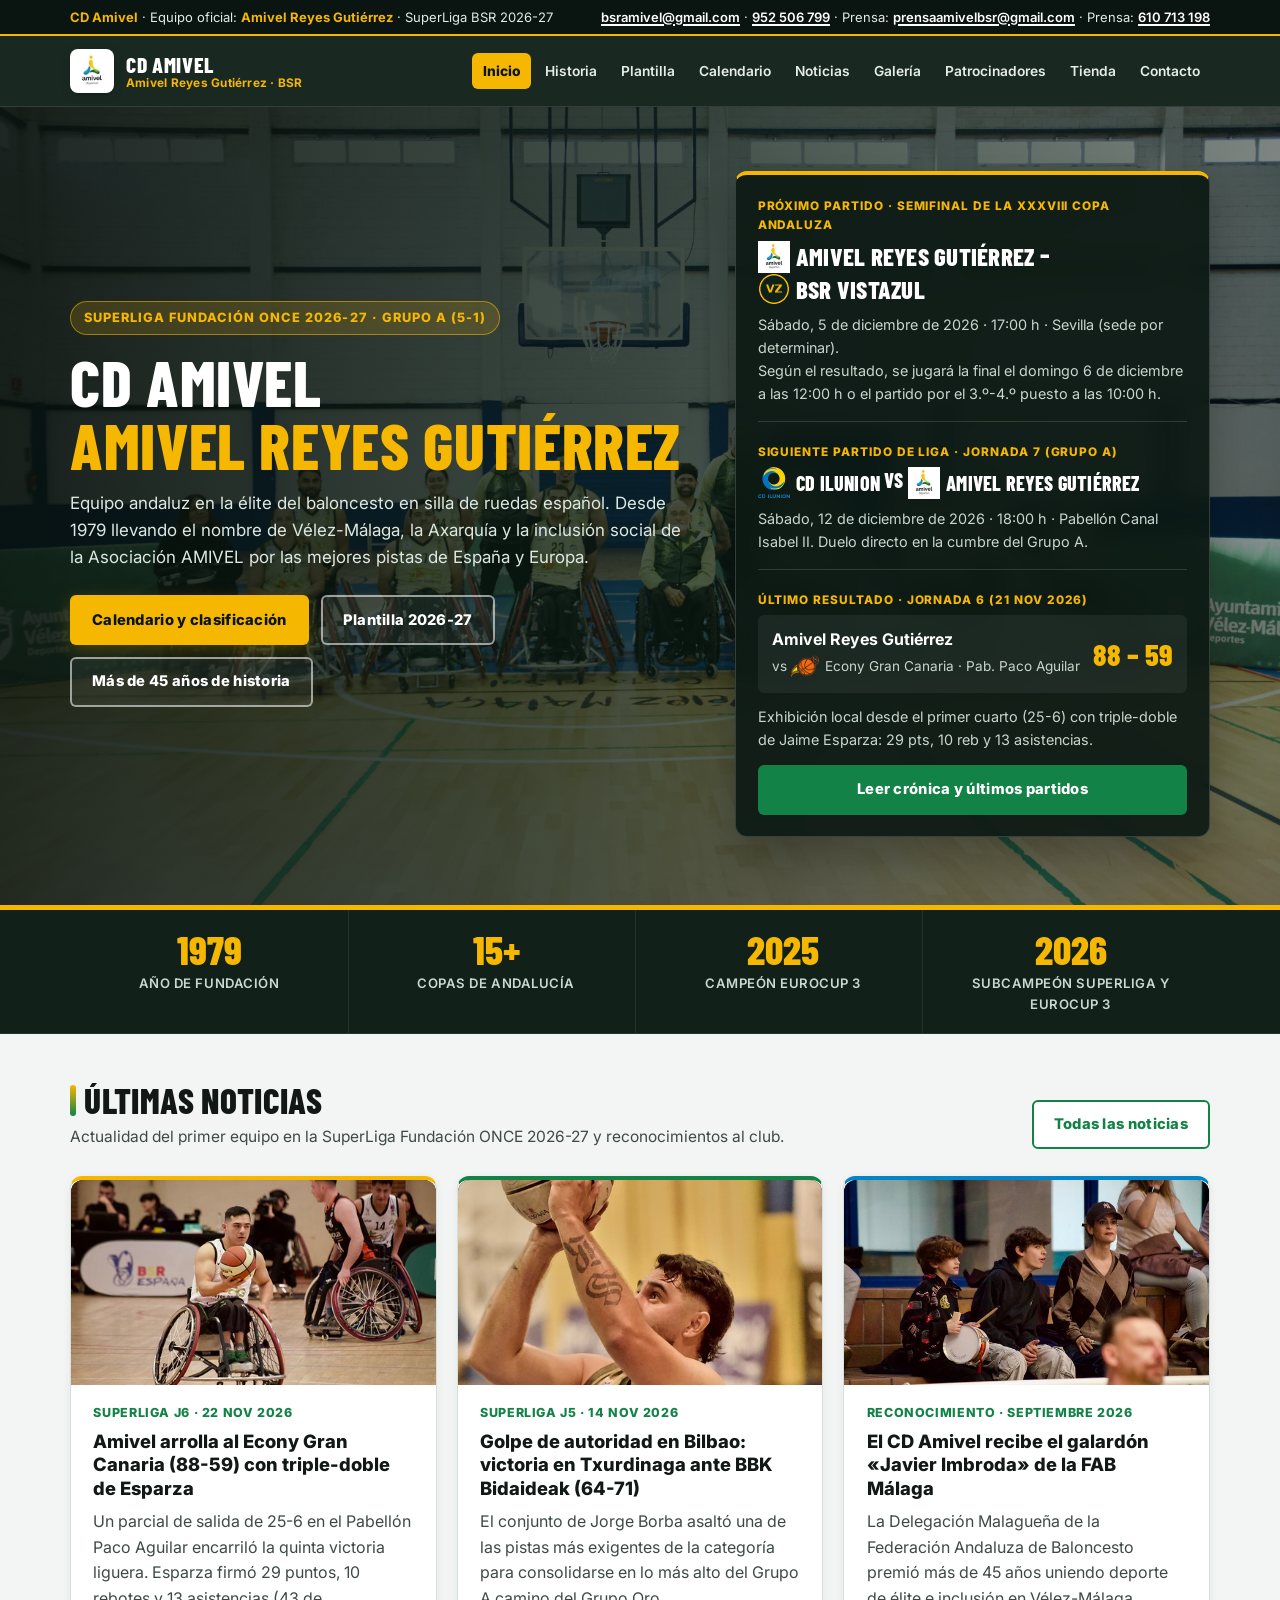
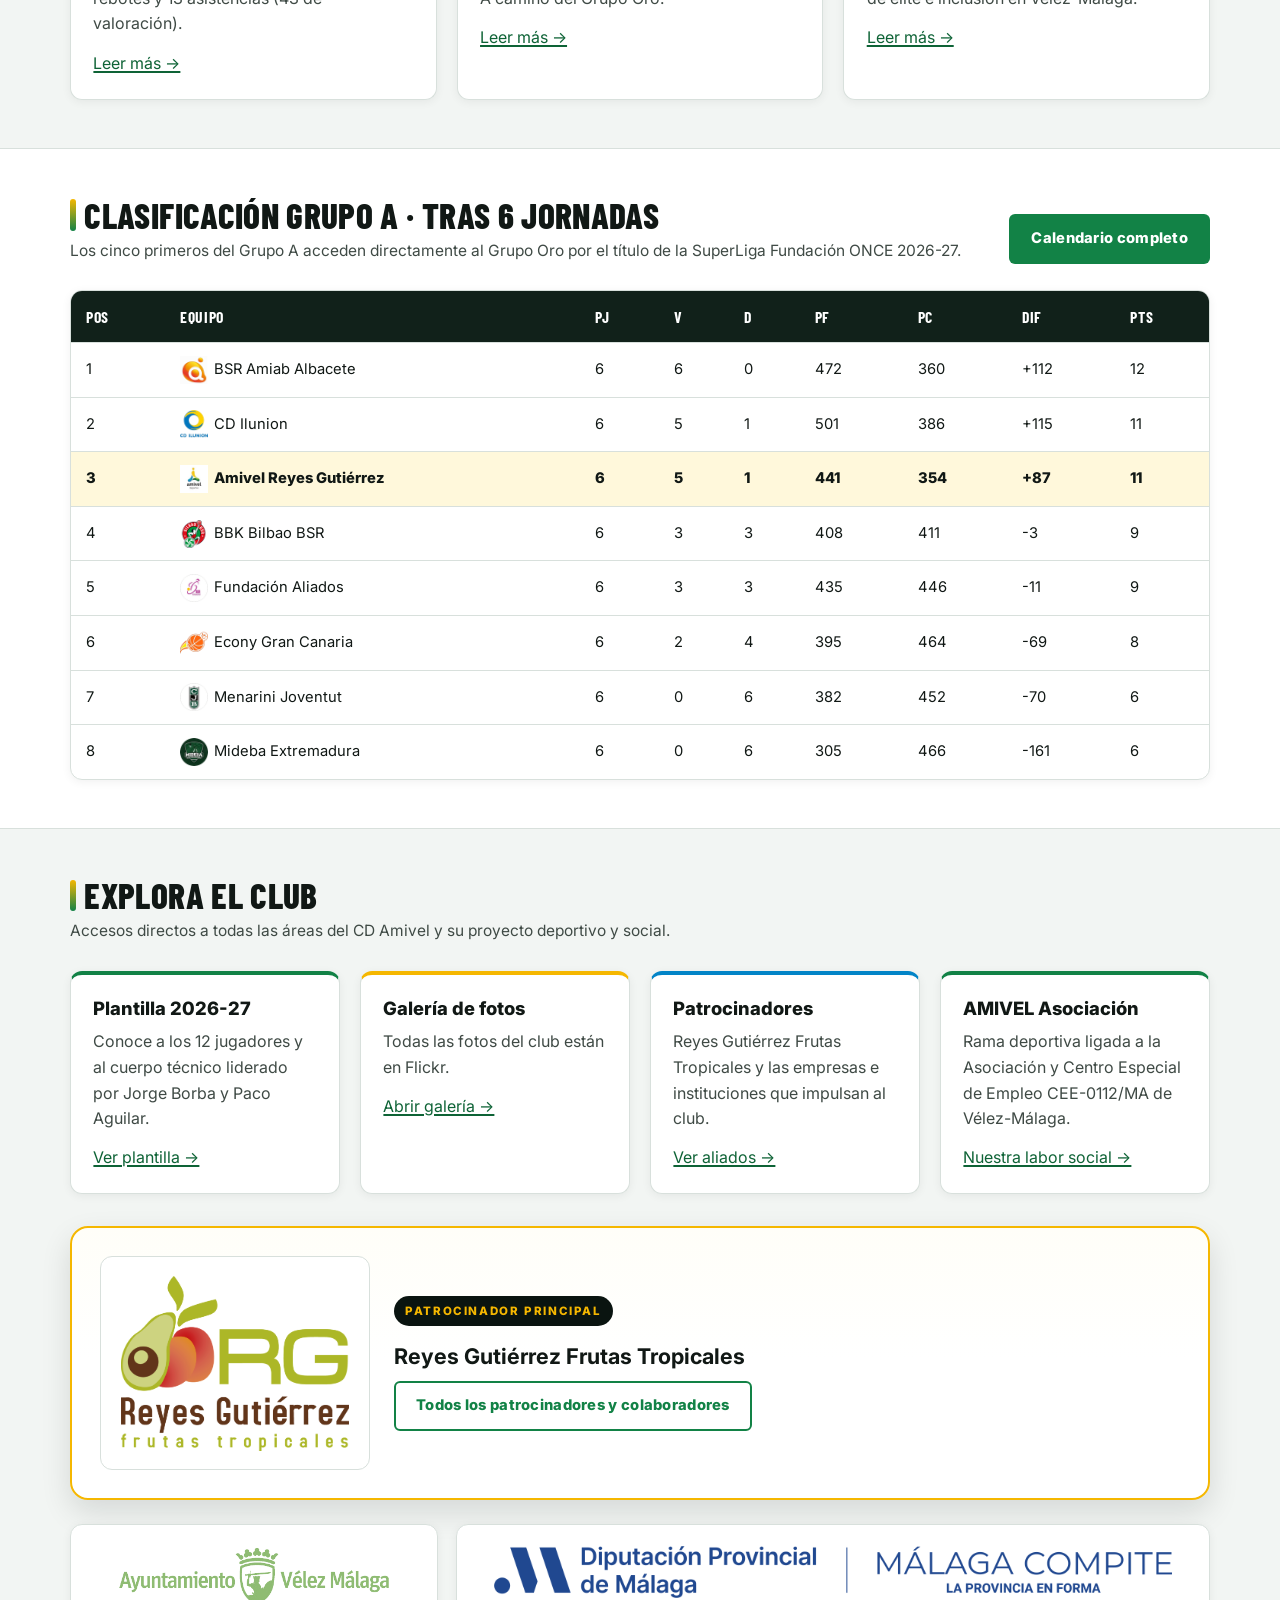
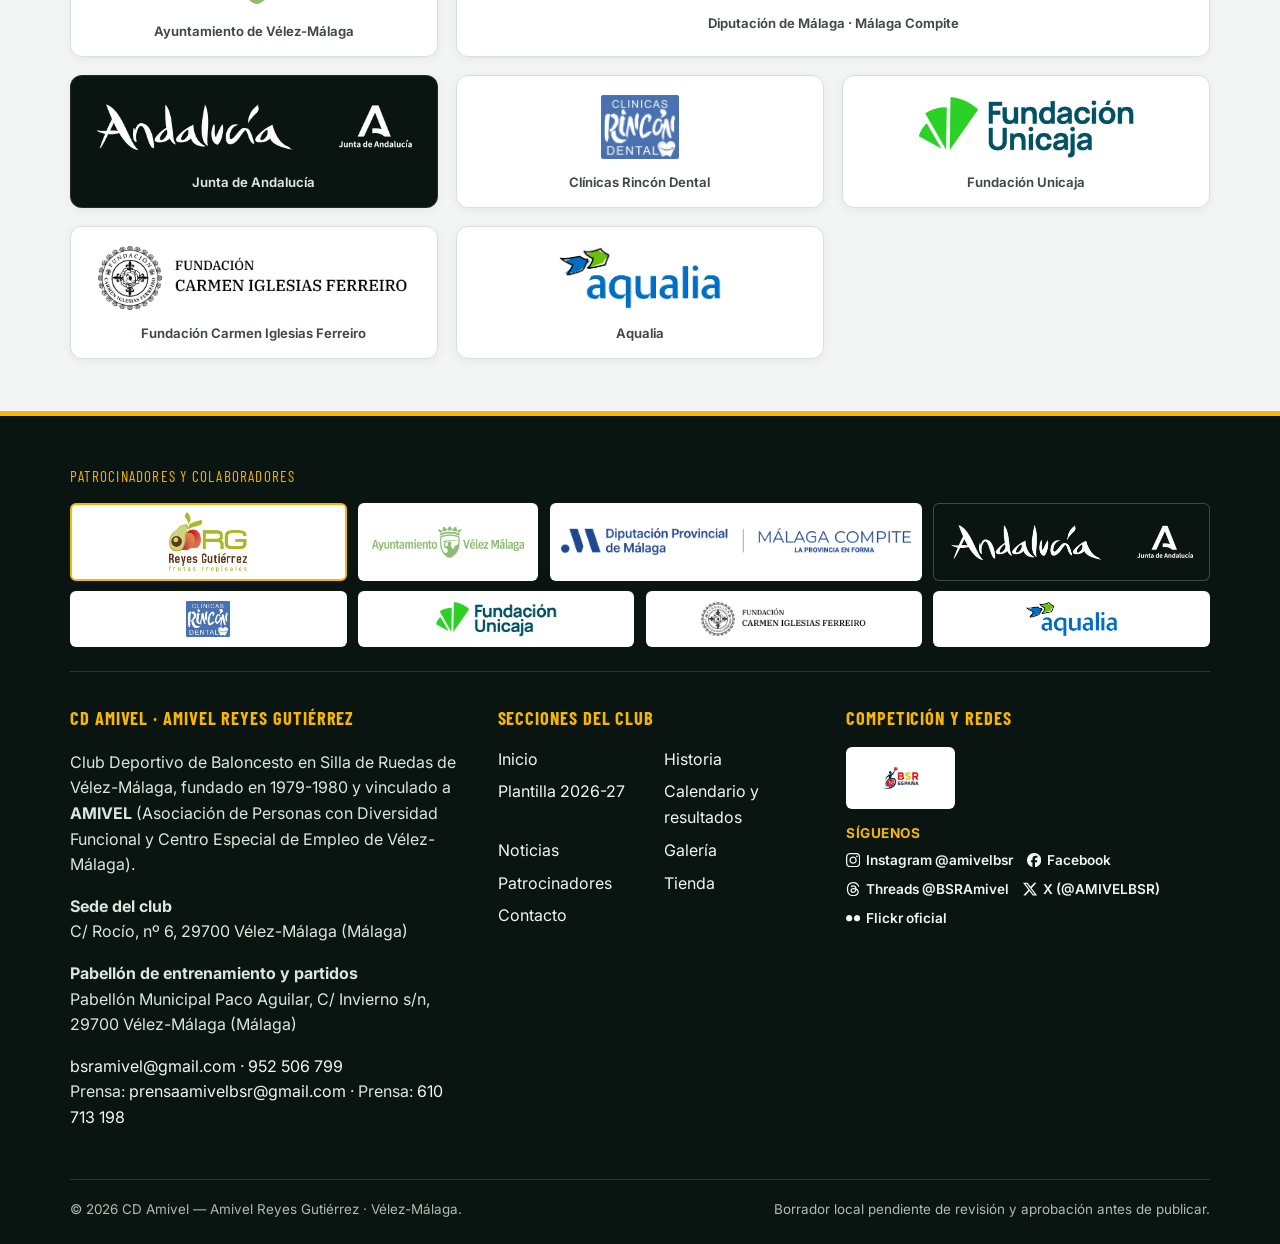
==== commit e9abfa4d: "Rename Flickr galleries and add team crests beside fixtures. Use the team photo as the home hero, an" ====
--- a/index.html
+++ b/index.html
@@ -56,7 +56,10 @@
   <main id="contenido">
     <section class="hero" aria-label="Presentación del club">
       <div class="hero-bg" aria-hidden="true">
-        <img src="assets/galeria/flickr-07.jpg" alt="">
+        <picture>
+          <source media="(max-width: 700px)" srcset="assets/hero-equipo-1000.jpg">
+          <img src="assets/hero-equipo.jpg" alt="" width="2000" height="1333">
+        </picture>
       </div>
       <div class="container hero-grid">
         <div>
@@ -72,13 +75,13 @@
 
         <aside class="match-center-card" aria-label="Centro de partidos">
           <span class="mc-label">Próximo partido · Semifinal de la XXXVIII Copa Andaluza</span>
-          <h2 class="mc-matchup">Amivel Reyes Gutiérrez – BSR Vistazul</h2>
+          <h2 class="mc-matchup"><span class="team"><img class="team-crest" src="assets/escudos/amivel.png" alt="Escudo de Amivel Reyes Gutiérrez" width="28" height="28">Amivel Reyes Gutiérrez</span> – <span class="team"><img class="team-crest" src="assets/escudos/vistazul.png" alt="Escudo de BSR Vistazul" width="28" height="28">BSR Vistazul</span></h2>
           <p class="mc-meta">Sábado, 5 de diciembre de 2026 · 17:00 h · Sevilla (sede por determinar).<br>Según el resultado, se jugará la final el domingo 6 de diciembre a las 12:00 h o el partido por el 3.º-4.º puesto a las 10:00 h.</p>
 
           <hr class="mc-divider">
 
           <span class="mc-label">Siguiente partido de liga · Jornada 7 (Grupo A)</span>
-          <h2 class="mc-matchup" style="font-size:1.25rem;">CD Ilunion vs Amivel Reyes Gutiérrez</h2>
+          <h2 class="mc-matchup" style="font-size:1.25rem;"><span class="team"><img class="team-crest" src="assets/escudos/ilunion.png" alt="Escudo de CD Ilunion" width="28" height="28">CD Ilunion</span> vs <span class="team"><img class="team-crest" src="assets/escudos/amivel.png" alt="Escudo de Amivel Reyes Gutiérrez" width="28" height="28">Amivel Reyes Gutiérrez</span></h2>
           <p class="mc-meta">Sábado, 12 de diciembre de 2026 · 18:00 h · Pabellón Canal Isabel II. Duelo directo en la cumbre del Grupo A.</p>
 
           <hr class="mc-divider">
@@ -87,7 +90,7 @@
           <div class="mc-score-row">
             <div>
               <strong>Amivel Reyes Gutiérrez</strong><br>
-              <span style="font-size:0.85rem;color:#c8d6ce;">vs Econy Gran Canaria · Pab. Paco Aguilar</span>
+              <span style="font-size:0.85rem;color:#c8d6ce;">vs <span class="team"><img class="team-crest" src="assets/escudos/econy.png" alt="Escudo de Econy Gran Canaria" width="28" height="28">Econy Gran Canaria</span> · Pab. Paco Aguilar</span>
             </div>
             <span class="mc-score-num">88 – 59</span>
           </div>
@@ -190,7 +193,7 @@
             <tbody>
               <tr>
                 <td>1</td>
-                <td>BSR Amiab Albacete</td>
+                <td><span class="team"><img class="team-crest" src="assets/escudos/amiab.png" alt="Escudo de BSR Amiab Albacete" width="28" height="28">BSR Amiab Albacete</span></td>
                 <td>6</td>
                 <td>6</td>
                 <td>0</td>
@@ -201,7 +204,7 @@
               </tr>
               <tr>
                 <td>2</td>
-                <td>CD Ilunion</td>
+                <td><span class="team"><img class="team-crest" src="assets/escudos/ilunion.png" alt="Escudo de CD Ilunion" width="28" height="28">CD Ilunion</span></td>
                 <td>6</td>
                 <td>5</td>
                 <td>1</td>
@@ -212,7 +215,7 @@
               </tr>
               <tr class="highlight-row">
                 <td>3</td>
-                <td>Amivel Reyes Gutiérrez</td>
+                <td><span class="team"><img class="team-crest" src="assets/escudos/amivel.png" alt="Escudo de Amivel Reyes Gutiérrez" width="28" height="28">Amivel Reyes Gutiérrez</span></td>
                 <td>6</td>
                 <td>5</td>
                 <td>1</td>
@@ -223,7 +226,7 @@
               </tr>
               <tr>
                 <td>4</td>
-                <td>BBK Bilbao BSR</td>
+                <td><span class="team"><img class="team-crest" src="assets/escudos/bilbao.png" alt="Escudo de BBK Bilbao BSR" width="28" height="28">BBK Bilbao BSR</span></td>
                 <td>6</td>
                 <td>3</td>
                 <td>3</td>
@@ -234,7 +237,7 @@
               </tr>
               <tr>
                 <td>5</td>
-                <td>Fundación Aliados</td>
+                <td><span class="team"><img class="team-crest" src="assets/escudos/aliados.png" alt="Escudo de Fundación Aliados" width="28" height="28">Fundación Aliados</span></td>
                 <td>6</td>
                 <td>3</td>
                 <td>3</td>
@@ -245,7 +248,7 @@
               </tr>
               <tr>
                 <td>6</td>
-                <td>Econy Gran Canaria</td>
+                <td><span class="team"><img class="team-crest" src="assets/escudos/econy.png" alt="Escudo de Econy Gran Canaria" width="28" height="28">Econy Gran Canaria</span></td>
                 <td>6</td>
                 <td>2</td>
                 <td>4</td>
@@ -256,7 +259,7 @@
               </tr>
               <tr>
                 <td>7</td>
-                <td>Menarini Joventut</td>
+                <td><span class="team"><img class="team-crest" src="assets/escudos/joventut.png" alt="Escudo de Menarini Joventut" width="28" height="28">Menarini Joventut</span></td>
                 <td>6</td>
                 <td>0</td>
                 <td>6</td>
@@ -267,7 +270,7 @@
               </tr>
               <tr>
                 <td>8</td>
-                <td>Mideba Extremadura</td>
+                <td><span class="team"><img class="team-crest" src="assets/escudos/mideba.png" alt="Escudo de Mideba Extremadura" width="28" height="28">Mideba Extremadura</span></td>
                 <td>6</td>
                 <td>0</td>
                 <td>6</td>
--- a/css/styles.css
+++ b/css/styles.css
@@ -320,8 +320,8 @@
   width: 100%;
   height: 100%;
   object-fit: cover;
-  object-position: center 22%;
-  filter: saturate(1.1) contrast(1.06);
+  object-position: center 60%;
+  filter: saturate(1.05) contrast(1.04);
   transform: scale(1.02);
 }
 
@@ -458,6 +458,25 @@
   font-weight: 800;
   color: var(--sport-gold);
   white-space: nowrap;
+}
+
+.team {
+  display: inline-flex;
+  align-items: center;
+  gap: 0.4rem;
+  vertical-align: middle;
+}
+
+.team-crest {
+  width: 28px;
+  height: 28px;
+  object-fit: contain;
+  flex: 0 0 auto;
+}
+
+.mc-matchup .team-crest {
+  width: 32px;
+  height: 32px;
 }
 
 /* Banda de cifras clave del club */
